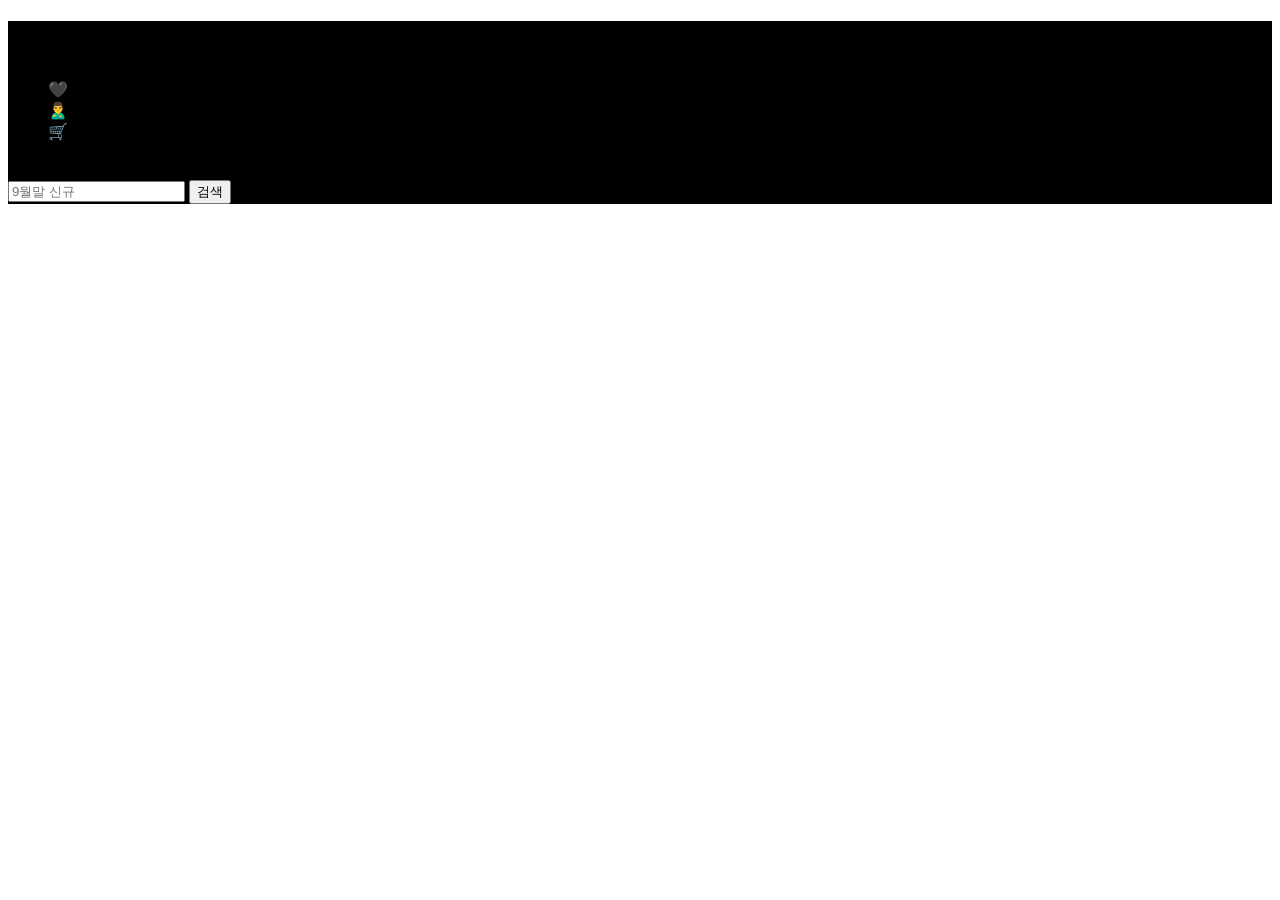
==== index.html @ d388a7fe "Add files via upload" ====
<!DOCTYPE html>
<html lang="en">
<head>
    <meta charset="UTF-8">
    <meta name="viewport" content="width=device-width, initial-scale=1.0">
    <title>Document</title>
    <style>
        header{
            background-color: black;
            li-color: ;
        }
        
    </style>
</head>
<body>
    <header>
        <h1>OOTD</h1>
        <nav>
            <ul>
                <li>🖤좋아요</li>
                <li>🙎‍♂️마이</li>
                <li>🛒장바구니</li>
                <li>로그인/회원가입</li>
            </ul>
        </nav>
        <input type="text" placeholder="9월말 신규">
        <input type="submit" value="검색">
    </header>
</body>
</html>
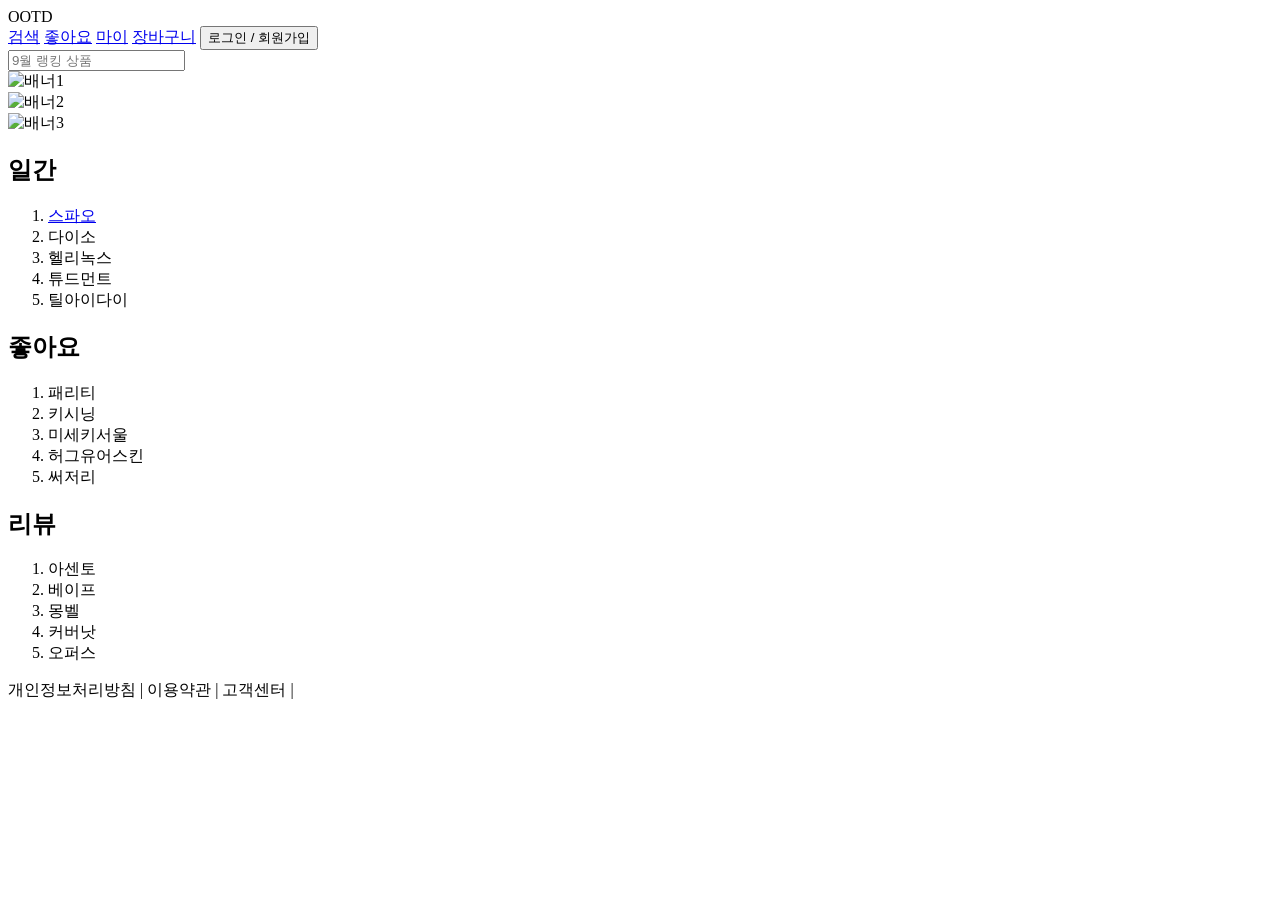
==== commit 620a4275: "Update index.html" ====
--- a/index.html
+++ b/index.html
@@ -4,27 +4,113 @@
     <meta charset="UTF-8">
     <meta name="viewport" content="width=device-width, initial-scale=1.0">
     <title>Document</title>
-    <style>
-        header{
-            background-color: black;
-            li-color: ;
-        }
-        
-    </style>
+    <link rel="stylesheet" href="style.css">
+    
 </head>
 <body>
+     <div class="container">
+    
     <header>
-        <h1>OOTD</h1>
-        <nav>
-            <ul>
-                <li>🖤좋아요</li>
-                <li>🙎‍♂️마이</li>
-                <li>🛒장바구니</li>
-                <li>로그인/회원가입</li>
-            </ul>
-        </nav>
-        <input type="text" placeholder="9월말 신규">
-        <input type="submit" value="검색">
+      <div class="logo">
+        OOTD
+      </div>
+      <nav>
+        <a href="#">검색</a>
+        <a href="#">좋아요</a>
+        <a href="#">마이</a>
+        <a href="#">장바구니</a>
+        <button>로그인 / 회원가입</button>
+      </nav>
     </header>
+
+
+    <div class="search-area">
+      <input
+        type="text"
+        placeholder="9월 랭킹 상품"
+      >
+    </div>
+
+
+
+    <section class="banner">
+
+      <div class="banner-item">
+        <img src="banner1.png" alt="배너1">      
+      </div>
+
+
+      <div class="banner-item">
+        <img src="banner2.png" alt="배너2">     
+      </div>
+
+
+      <div class="banner-item">
+        <img src="banner3.png" alt="배너3">
+
+       
+      </div>
+
+    </section>
+
+
+    <!-- 랭킹 -->
+    <main class="ranking-section">
+
+      <div class="ranking-box">
+        <h2>일간</h2>
+
+        <ol>
+          <li><a href="ootd_menu.html">스파오</a></li>
+          <li>다이소</li>
+          <li>헬리녹스</li>
+          <li>튜드먼트</li>
+          <li>틸아이다이</li>
+        </ol>
+      </div>
+
+
+      <div class="ranking-box">
+        <h2>좋아요</h2>
+
+        <ol>
+          <li>패리티</li>
+          <li>키시닝</li>
+          <li>미세키서울</li>
+          <li>허그유어스킨</li>
+          <li>써저리</li>
+        </ol>
+      </div>
+
+
+      <div class="ranking-box">
+        <h2>리뷰</h2>
+
+        <ol>
+          <li>아센토</li>
+          <li>베이프</li>
+          <li>몽벨</li>
+          <li>커버낫</li>
+          <li>오퍼스</li>
+          
+        </ol>
+      </div>
+
+    </main>
+
+
+    <!-- 푸터 -->
+    <footer>
+
+      <p>
+        개인정보처리방침 | 이용약관 | 고객센터 |
+      </p>
+
+       
+      </div>
+
+    </footer>
+
+  </div>
 </body>
-</html>+</html>
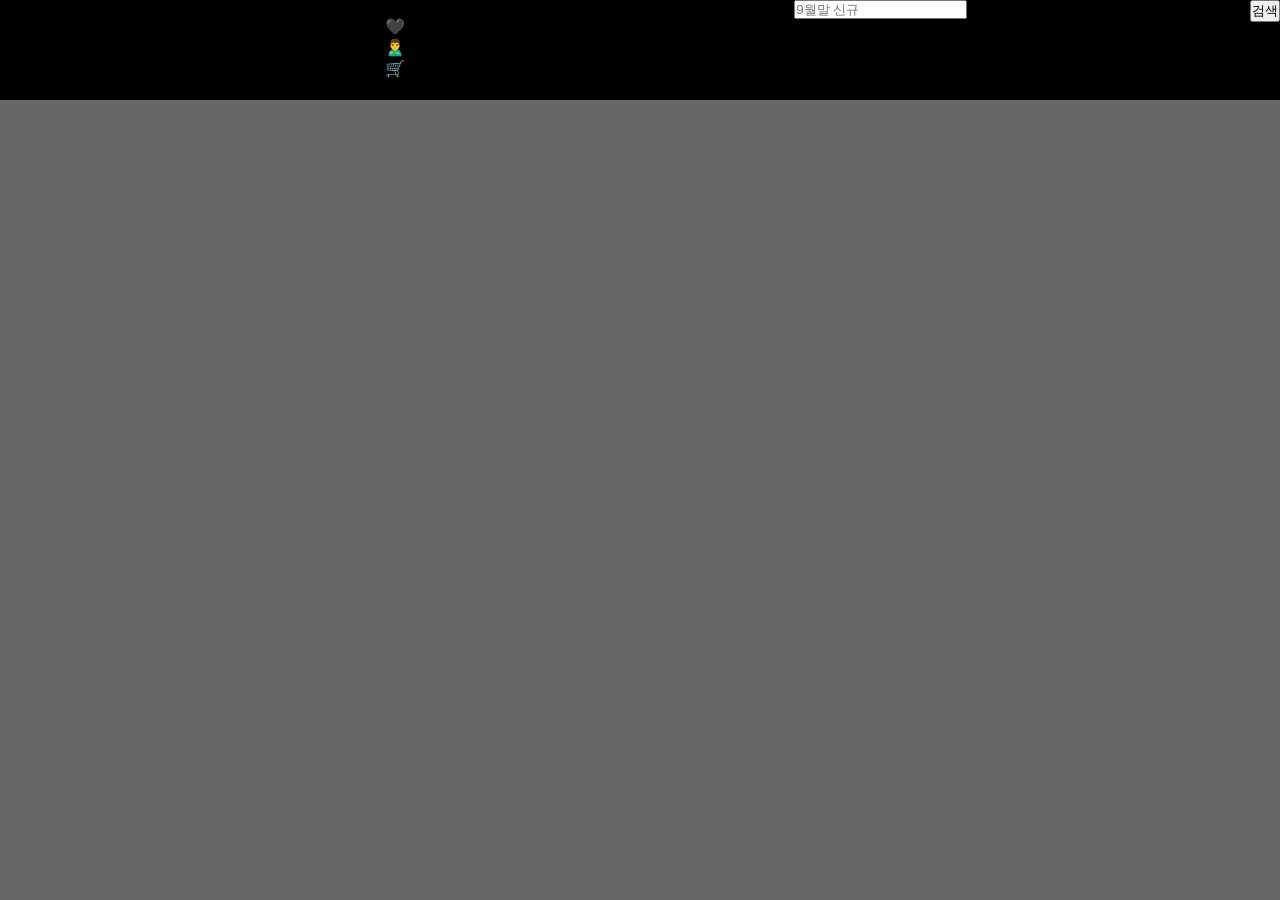
==== commit 5302b730: "Update index.html" ====
--- a/index.html
+++ b/index.html
@@ -5,112 +5,20 @@
     <meta name="viewport" content="width=device-width, initial-scale=1.0">
     <title>Document</title>
     <link rel="stylesheet" href="style.css">
-    
 </head>
 <body>
-     <div class="container">
-    
     <header>
-      <div class="logo">
-        OOTD
-      </div>
-      <nav>
-        <a href="#">검색</a>
-        <a href="#">좋아요</a>
-        <a href="#">마이</a>
-        <a href="#">장바구니</a>
-        <button>로그인 / 회원가입</button>
-      </nav>
+        <h1>OOTD</h1>
+        <nav>
+            <ul>
+                <li>🖤좋아요</li>
+                <li>🙎‍♂️마이</li>
+                <li>🛒장바구니</li>
+                <li>로그인/회원가입</li>
+            </ul>
+        </nav>
+        <input type="text" placeholder="9월말 신규">
+        <input type="submit" value="검색">
     </header>
-
-
-    <div class="search-area">
-      <input
-        type="text"
-        placeholder="9월 랭킹 상품"
-      >
-    </div>
-
-
-
-    <section class="banner">
-
-      <div class="banner-item">
-        <img src="banner1.png" alt="배너1">      
-      </div>
-
-
-      <div class="banner-item">
-        <img src="banner2.png" alt="배너2">     
-      </div>
-
-
-      <div class="banner-item">
-        <img src="banner3.png" alt="배너3">
-
-       
-      </div>
-
-    </section>
-
-
-    <!-- 랭킹 -->
-    <main class="ranking-section">
-
-      <div class="ranking-box">
-        <h2>일간</h2>
-
-        <ol>
-          <li><a href="ootd_menu.html">스파오</a></li>
-          <li>다이소</li>
-          <li>헬리녹스</li>
-          <li>튜드먼트</li>
-          <li>틸아이다이</li>
-        </ol>
-      </div>
-
-
-      <div class="ranking-box">
-        <h2>좋아요</h2>
-
-        <ol>
-          <li>패리티</li>
-          <li>키시닝</li>
-          <li>미세키서울</li>
-          <li>허그유어스킨</li>
-          <li>써저리</li>
-        </ol>
-      </div>
-
-
-      <div class="ranking-box">
-        <h2>리뷰</h2>
-
-        <ol>
-          <li>아센토</li>
-          <li>베이프</li>
-          <li>몽벨</li>
-          <li>커버낫</li>
-          <li>오퍼스</li>
-          
-        </ol>
-      </div>
-
-    </main>
-
-
-    <!-- 푸터 -->
-    <footer>
-
-      <p>
-        개인정보처리방침 | 이용약관 | 고객센터 |
-      </p>
-
-       
-      </div>
-
-    </footer>
-
-  </div>
 </body>
 </html>
--- a/style.css
+++ b/style.css
@@ -0,0 +1,160 @@
+* {
+  margin: 0;
+  padding: 0;
+  box-sizing: border-box;
+}
+
+body {
+  background: #666;
+  font-family: Arial, sans-serif;
+}
+
+.container {
+  background: white;
+  border: 1px solid black;
+}
+
+header {
+  height: 100px;
+  background: black;
+  display: flex;
+  justify-content: space-between;
+  align-items: flex-start;
+}
+
+.logo {
+  width: 525px;
+  height: 102px;
+  background: black;
+
+  color: white;
+  font-size: 36px;
+
+  display: flex;
+  align-items: center;
+
+  padding-left: 30px;
+}
+
+
+
+
+nav {
+  padding: 17px 10px;
+}
+
+nav a {
+  color: #aaa;
+  text-decoration: none;
+  font-size: 13px;
+  margin-right: 8px;
+}
+
+nav a:hover {
+  color: white;
+}
+
+nav button {
+  background: black;
+  color: white;
+
+  border: 1px solid black;
+  padding: 4px 7px;
+}
+
+
+
+.search-area {
+  background: #1d1e21;
+  padding: 5px;
+}
+
+.search-area input {
+  width: 100%;
+  height: 28px;
+
+  border-radius: 3px;
+  border: 1px solid #aaa;
+
+  padding: 0 10px;
+}
+
+
+
+
+.banner {
+  height: 247px;
+  display: flex;
+}
+
+.banner-item {
+  position: relative;
+  width: 35%;
+  overflow: hidden;
+}
+
+.banner-item img {
+  width: 100%;
+  height: 100%;
+  object-fit: cover;
+}
+
+
+
+
+
+.ranking-section {
+  min-height: 315px;
+
+  display: flex;
+  justify-content: space-around;
+
+  padding-top: 35px;
+}
+
+
+
+
+.ranking-box {
+  width: 30%;
+  text-align: center;
+}
+
+.ranking-box h2 {
+  
+  font-size: 30px;
+  font-weight: normal;
+
+  margin-bottom: 20px;
+}
+
+
+/* 순위 */
+
+.ranking-box ol {
+  display: inline-block;
+  text-align: left;
+
+  font-size: 18px;
+
+  line-height: 1.35;
+}
+
+
+/* footer */
+
+footer {
+ 
+
+  background: #cfcdcd;
+
+  padding: 12px;
+
+  color: #888;
+  font-size: 10px;
+}
+
+footer p {
+  margin-bottom: 8px;
+}
+
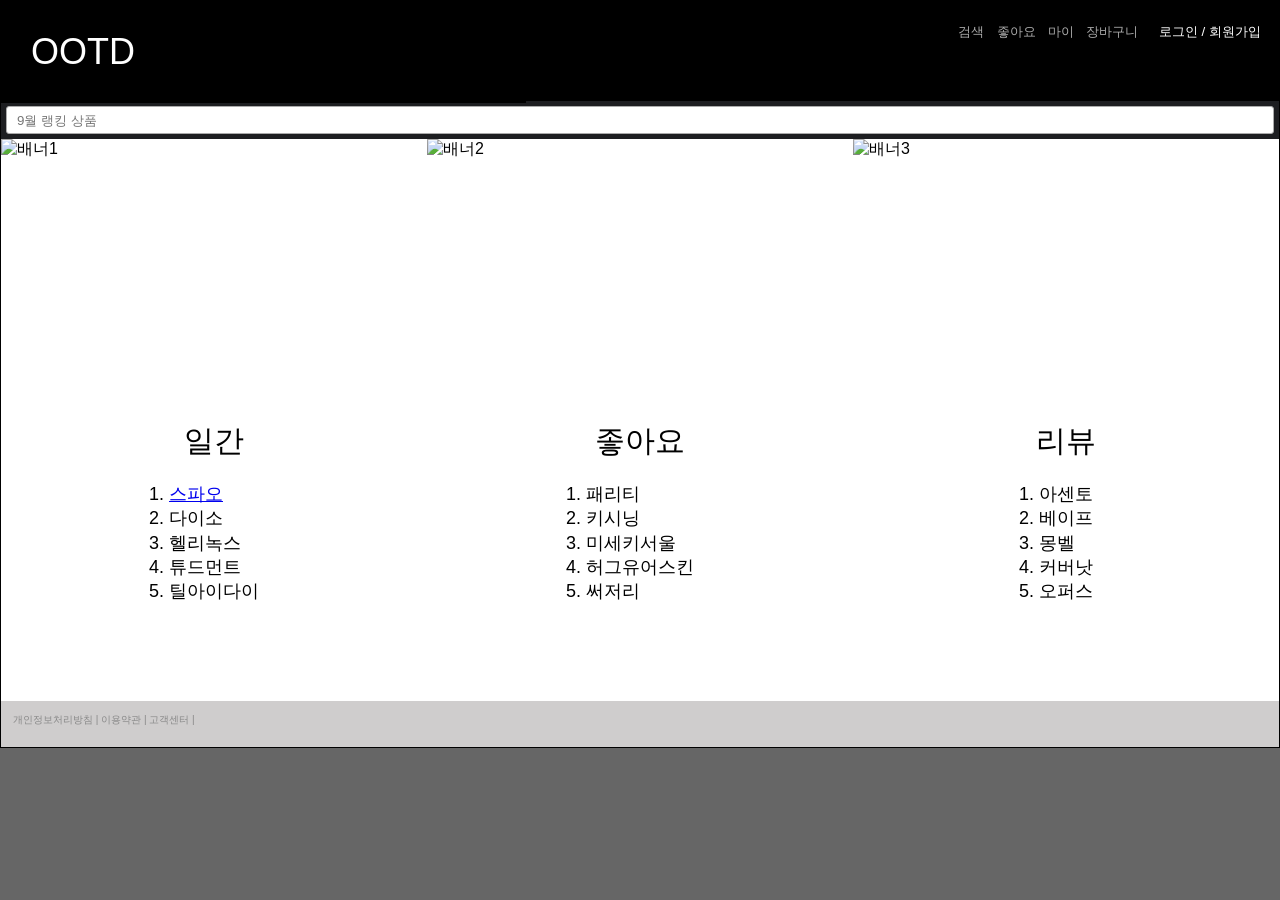
==== commit 316ccd65: "Update index.html" ====
--- a/index.html
+++ b/index.html
@@ -5,20 +5,112 @@
     <meta name="viewport" content="width=device-width, initial-scale=1.0">
     <title>Document</title>
     <link rel="stylesheet" href="style.css">
+    
 </head>
 <body>
+     <div class="container">
+    
     <header>
-        <h1>OOTD</h1>
-        <nav>
-            <ul>
-                <li>🖤좋아요</li>
-                <li>🙎‍♂️마이</li>
-                <li>🛒장바구니</li>
-                <li>로그인/회원가입</li>
-            </ul>
-        </nav>
-        <input type="text" placeholder="9월말 신규">
-        <input type="submit" value="검색">
+      <div class="logo">
+        OOTD
+      </div>
+      <nav>
+        <a href="#">검색</a>
+        <a href="#">좋아요</a>
+        <a href="#">마이</a>
+        <a href="#">장바구니</a>
+        <button>로그인 / 회원가입</button>
+      </nav>
     </header>
+
+
+    <div class="search-area">
+      <input
+        type="text"
+        placeholder="9월 랭킹 상품"
+      >
+    </div>
+
+
+
+    <section class="banner">
+
+      <div class="banner-item">
+        <img src="banner1.png" alt="배너1">      
+      </div>
+
+
+      <div class="banner-item">
+        <img src="banner2.png" alt="배너2">     
+      </div>
+
+
+      <div class="banner-item">
+        <img src="banner3.png" alt="배너3">
+
+       
+      </div>
+
+    </section>
+
+
+    <!-- 랭킹 -->
+    <main class="ranking-section">
+
+      <div class="ranking-box">
+        <h2>일간</h2>
+
+        <ol>
+          <li><a href="ootd_menu.html">스파오</a></li>
+          <li>다이소</li>
+          <li>헬리녹스</li>
+          <li>튜드먼트</li>
+          <li>틸아이다이</li>
+        </ol>
+      </div>
+
+
+      <div class="ranking-box">
+        <h2>좋아요</h2>
+
+        <ol>
+          <li>패리티</li>
+          <li>키시닝</li>
+          <li>미세키서울</li>
+          <li>허그유어스킨</li>
+          <li>써저리</li>
+        </ol>
+      </div>
+
+
+      <div class="ranking-box">
+        <h2>리뷰</h2>
+
+        <ol>
+          <li>아센토</li>
+          <li>베이프</li>
+          <li>몽벨</li>
+          <li>커버낫</li>
+          <li>오퍼스</li>
+          
+        </ol>
+      </div>
+
+    </main>
+
+
+    <!-- 푸터 -->
+    <footer>
+
+      <p>
+        개인정보처리방침 | 이용약관 | 고객센터 |
+      </p>
+
+       
+      </div>
+
+    </footer>
+
+  </div>
 </body>
 </html>
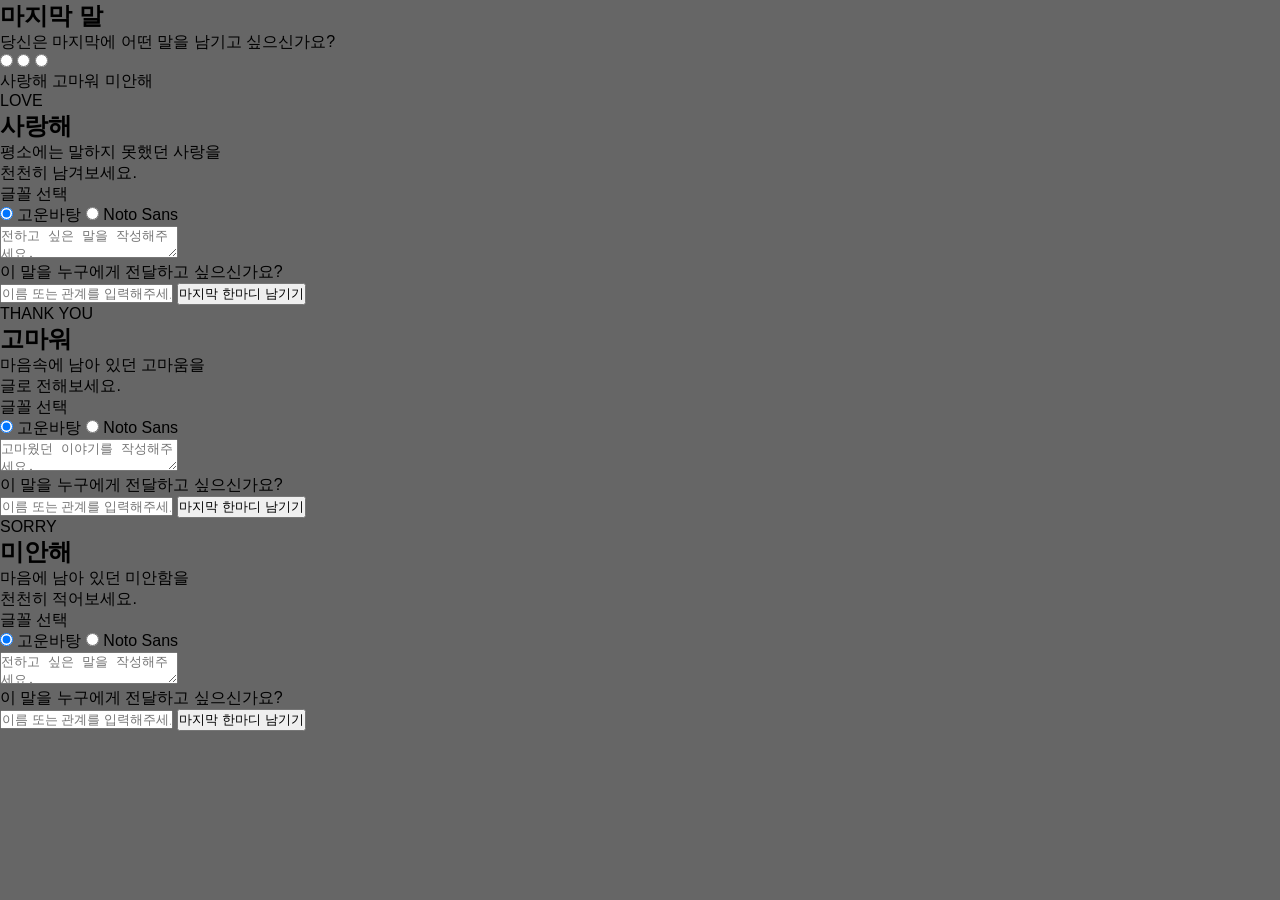
==== commit bb227784: "Update index.html" ====
--- a/index.html
+++ b/index.html
@@ -1,116 +1,384 @@
 <!DOCTYPE html>
-<html lang="en">
+<html lang="ko">
+
 <head>
-    <meta charset="UTF-8">
-    <meta name="viewport" content="width=device-width, initial-scale=1.0">
-    <title>Document</title>
-    <link rel="stylesheet" href="style.css">
-    
+
+  <meta charset="UTF-8">
+
+  <meta
+    name="viewport"
+    content="width=device-width, initial-scale=1.0"
+  >
+
+  <title>마지막 말</title>
+
+  <link
+    href="https://fonts.googleapis.com/css2?family=Gowun+Batang:wght@400;700&display=swap"
+    rel="stylesheet"
+  >
+
+  <link
+    href="https://fonts.googleapis.com/css2?family=Noto+Sans+KR:wght@400;500;600;700&display=swap"
+    rel="stylesheet"
+  >
+
+  <link
+    rel="stylesheet"
+    href="./style.css"
+  >
+
 </head>
+
+
 <body>
-     <div class="container">
-    
-    <header>
-      <div class="logo">
-        OOTD
+
+  <div class="sand-background">
+
+    <div class="dune dune-back"></div>
+    <div class="dune dune-middle"></div>
+    <div class="dune dune-front"></div>
+
+    <div class="sand-flow sand-flow-back"></div>
+    <div class="sand-flow sand-flow-middle"></div>
+    <div class="sand-flow sand-flow-front"></div>
+
+  </div>
+
+
+  <main class="page">
+
+    <section class="hero">
+
+      <h1>
+        마지막 말
+      </h1>
+
+      <p class="hero-description">
+        당신은 마지막에 어떤 말을 남기고 싶으신가요?
+      </p>
+
+
+      <div class="keyword-select">
+
+        <input
+          type="radio"
+          name="keyword"
+          id="keyword-love"
+          class="keyword-radio"
+        >
+
+        <input
+          type="radio"
+          name="keyword"
+          id="keyword-thanks"
+          class="keyword-radio"
+        >
+
+        <input
+          type="radio"
+          name="keyword"
+          id="keyword-sorry"
+          class="keyword-radio"
+        >
+
+
+        <div class="keyword-list">
+
+          <label
+            for="keyword-love"
+            class="keyword-card love"
+          >
+            <span>사랑해</span>
+          </label>
+
+
+          <label
+            for="keyword-thanks"
+            class="keyword-card thanks"
+          >
+            <span>고마워</span>
+          </label>
+
+
+          <label
+            for="keyword-sorry"
+            class="keyword-card sorry"
+          >
+            <span>미안해</span>
+          </label>
+
+        </div>
+
       </div>
-      <nav>
-        <a href="#">검색</a>
-        <a href="#">좋아요</a>
-        <a href="#">마이</a>
-        <a href="#">장바구니</a>
-        <button>로그인 / 회원가입</button>
-      </nav>
-    </header>
-
-
-    <div class="search-area">
-      <input
-        type="text"
-        placeholder="9월 랭킹 상품"
-      >
-    </div>
-
-
-
-    <section class="banner">
-
-      <div class="banner-item">
-        <img src="banner1.png" alt="배너1">      
+
+    </section>
+
+
+    <section class="write-area love-write">
+
+      <div class="write-card">
+
+        <span class="english-label">
+          LOVE
+        </span>
+
+        <h2>
+          사랑해
+        </h2>
+
+        <p class="write-description">
+          평소에는 말하지 못했던 사랑을<br>
+          천천히 남겨보세요.
+        </p>
+
+
+        <div class="font-selector">
+
+          <p class="font-title">
+            글꼴 선택
+          </p>
+
+          <div class="font-options">
+
+            <label class="font-option font-batang">
+
+              <input
+                type="radio"
+                name="love-font"
+                checked
+              >
+
+              <span>
+                고운바탕
+              </span>
+
+            </label>
+
+
+            <label class="font-option font-sans">
+
+              <input
+                type="radio"
+                name="love-font"
+              >
+
+              <span>
+                Noto Sans
+              </span>
+
+            </label>
+
+          </div>
+
+        </div>
+
+
+        <textarea
+          class="message-input"
+          placeholder="전하고 싶은 말을 작성해주세요."
+          maxlength="500"
+        ></textarea>
+
+
+        <div class="recipient-box">
+
+          <p>
+            이 말을 누구에게 전달하고 싶으신가요?
+          </p>
+
+          <input
+            type="text"
+            placeholder="이름 또는 관계를 입력해주세요."
+          >
+
+          <button type="button">
+            마지막 한마디 남기기
+          </button>
+
+        </div>
+
       </div>
 
-
-      <div class="banner-item">
-        <img src="banner2.png" alt="배너2">     
+    </section>
+
+
+    <section class="write-area thanks-write">
+
+      <div class="write-card">
+
+        <span class="english-label">
+          THANK YOU
+        </span>
+
+        <h2>
+          고마워
+        </h2>
+
+        <p class="write-description">
+          마음속에 남아 있던 고마움을<br>
+          글로 전해보세요.
+        </p>
+
+
+        <div class="font-selector">
+
+          <p class="font-title">
+            글꼴 선택
+          </p>
+
+          <div class="font-options">
+
+            <label class="font-option font-batang">
+
+              <input
+                type="radio"
+                name="thanks-font"
+                checked
+              >
+
+              <span>
+                고운바탕
+              </span>
+
+            </label>
+
+
+            <label class="font-option font-sans">
+
+              <input
+                type="radio"
+                name="thanks-font"
+              >
+
+              <span>
+                Noto Sans
+              </span>
+
+            </label>
+
+          </div>
+
+        </div>
+
+
+        <textarea
+          class="message-input"
+          placeholder="고마웠던 이야기를 작성해주세요."
+          maxlength="500"
+        ></textarea>
+
+
+        <div class="recipient-box">
+
+          <p>
+            이 말을 누구에게 전달하고 싶으신가요?
+          </p>
+
+          <input
+            type="text"
+            placeholder="이름 또는 관계를 입력해주세요."
+          >
+
+          <button type="button">
+            마지막 한마디 남기기
+          </button>
+
+        </div>
+
       </div>
 
-
-      <div class="banner-item">
-        <img src="banner3.png" alt="배너3">
-
-       
+    </section>
+
+
+    <section class="write-area sorry-write">
+
+      <div class="write-card">
+
+        <span class="english-label">
+          SORRY
+        </span>
+
+        <h2>
+          미안해
+        </h2>
+
+        <p class="write-description">
+          마음에 남아 있던 미안함을<br>
+          천천히 적어보세요.
+        </p>
+
+
+        <div class="font-selector">
+
+          <p class="font-title">
+            글꼴 선택
+          </p>
+
+          <div class="font-options">
+
+            <label class="font-option font-batang">
+
+              <input
+                type="radio"
+                name="sorry-font"
+                checked
+              >
+
+              <span>
+                고운바탕
+              </span>
+
+            </label>
+
+
+            <label class="font-option font-sans">
+
+              <input
+                type="radio"
+                name="sorry-font"
+              >
+
+              <span>
+                Noto Sans
+              </span>
+
+            </label>
+
+          </div>
+
+        </div>
+
+
+        <textarea
+          class="message-input"
+          placeholder="전하고 싶은 말을 작성해주세요."
+          maxlength="500"
+        ></textarea>
+
+
+        <div class="recipient-box">
+
+          <p>
+            이 말을 누구에게 전달하고 싶으신가요?
+          </p>
+
+          <input
+            type="text"
+            placeholder="이름 또는 관계를 입력해주세요."
+          >
+
+          <button type="button">
+            마지막 한마디 남기기
+          </button>
+
+        </div>
+
       </div>
 
     </section>
 
-
-    <!-- 랭킹 -->
-    <main class="ranking-section">
-
-      <div class="ranking-box">
-        <h2>일간</h2>
-
-        <ol>
-          <li><a href="ootd_menu.html">스파오</a></li>
-          <li>다이소</li>
-          <li>헬리녹스</li>
-          <li>튜드먼트</li>
-          <li>틸아이다이</li>
-        </ol>
-      </div>
-
-
-      <div class="ranking-box">
-        <h2>좋아요</h2>
-
-        <ol>
-          <li>패리티</li>
-          <li>키시닝</li>
-          <li>미세키서울</li>
-          <li>허그유어스킨</li>
-          <li>써저리</li>
-        </ol>
-      </div>
-
-
-      <div class="ranking-box">
-        <h2>리뷰</h2>
-
-        <ol>
-          <li>아센토</li>
-          <li>베이프</li>
-          <li>몽벨</li>
-          <li>커버낫</li>
-          <li>오퍼스</li>
-          
-        </ol>
-      </div>
-
-    </main>
-
-
-    <!-- 푸터 -->
-    <footer>
-
-      <p>
-        개인정보처리방침 | 이용약관 | 고객센터 |
-      </p>
-
-       
-      </div>
-
-    </footer>
-
-  </div>
+  </main>
+
 </body>
+
 </html>
--- a/style.css
+++ b/style.css
@@ -134,12 +134,16 @@
 .ranking-box ol {
   display: inline-block;
   text-align: left;
-
+ 
   font-size: 18px;
 
   line-height: 1.35;
 }
-
+.ranking-box ol a {
+ text-decoration: none;
+ color: black;
+}
+ 
 
 /* footer */
 
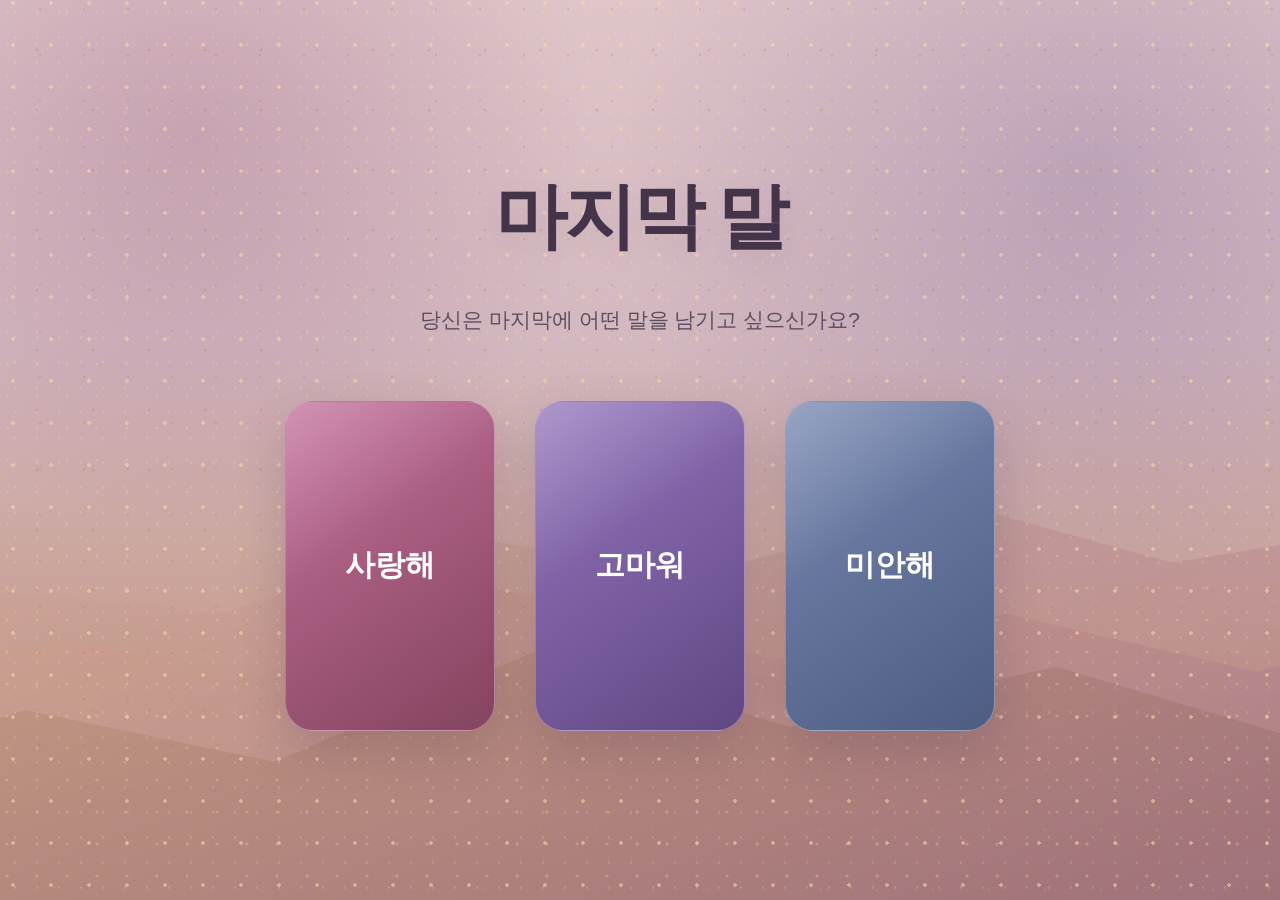
==== commit 5756541e: "Add files via upload" ====
--- a/index.html
+++ b/index.html
@@ -24,7 +24,7 @@
 
   <link
     rel="stylesheet"
-    href="./style.css"
+    href="css/style.css"
   >
 
 </head>
@@ -381,4 +381,4 @@
 
 </body>
 
-</html>
+</html>
--- a/css/style.css
+++ b/css/style.css
@@ -0,0 +1,1321 @@
+@charset "UTF-8";
+
+
+/* =========================================
+   RESET
+========================================= */
+
+* {
+  margin: 0;
+  padding: 0;
+  box-sizing: border-box;
+}
+
+
+html {
+  scroll-behavior: smooth;
+}
+
+
+body {
+  min-width: 320px;
+  min-height: 100vh;
+
+  color: #332b36;
+
+  font-family:
+    "Noto Sans KR",
+    sans-serif;
+
+  background: #dfced6;
+
+  overflow-x: hidden;
+}
+
+
+button,
+input,
+textarea {
+  font: inherit;
+}
+
+
+/* =========================================
+   페이지
+========================================= */
+
+.page {
+  position: relative;
+
+  z-index: 2;
+
+  width: 100%;
+}
+
+
+/* =========================================
+   사막 전체 배경
+========================================= */
+
+.sand-background {
+  position: fixed;
+
+  inset: 0;
+
+  z-index: 0;
+
+  overflow: hidden;
+
+  pointer-events: none;
+
+  background:
+    radial-gradient(
+      circle at 15% 15%,
+      rgba(144, 86, 128, 0.28),
+      transparent 30%
+    ),
+
+    radial-gradient(
+      circle at 85% 20%,
+      rgba(105, 78, 145, 0.25),
+      transparent 36%
+    ),
+
+    linear-gradient(
+      180deg,
+      #dfc5c8 0%,
+      #d3b8bf 38%,
+      #c89f91 72%,
+      #b98978 100%
+    );
+}
+
+
+/* =========================================
+   사막 언덕
+========================================= */
+
+.dune {
+  position: absolute;
+
+  left: -15%;
+
+  width: 130%;
+
+  border-radius: 50% 50% 0 0;
+
+  transform-origin: center bottom;
+
+  filter: blur(1px);
+}
+
+
+/* 뒤쪽 */
+
+.dune-back {
+  bottom: 16%;
+
+  height: 37%;
+
+  opacity: 0.55;
+
+  background:
+    linear-gradient(
+      150deg,
+      rgba(211, 171, 150, 0.9),
+      rgba(170, 120, 137, 0.82)
+    );
+
+  clip-path:
+    polygon(
+      0 68%,
+      12% 51%,
+      25% 57%,
+      39% 34%,
+      54% 45%,
+      69% 24%,
+      82% 42%,
+      100% 27%,
+      100% 100%,
+      0 100%
+    );
+
+  animation:
+    duneBackMove
+    13s
+    ease-in-out
+    infinite alternate;
+}
+
+
+/* 중간 */
+
+.dune-middle {
+  bottom: 3%;
+
+  height: 43%;
+
+  opacity: 0.78;
+
+  background:
+    linear-gradient(
+      155deg,
+      #d4aa92,
+      #aa7886
+    );
+
+  clip-path:
+    polygon(
+      0 55%,
+      15% 40%,
+      27% 49%,
+      41% 26%,
+      58% 45%,
+      72% 33%,
+      87% 48%,
+      100% 34%,
+      100% 100%,
+      0 100%
+    );
+
+  animation:
+    duneMiddleMove
+    9s
+    ease-in-out
+    infinite alternate;
+}
+
+
+/* 앞쪽 */
+
+.dune-front {
+  bottom: -12%;
+
+  height: 48%;
+
+  background:
+    linear-gradient(
+      160deg,
+      #c99c82,
+      #976979
+    );
+
+  clip-path:
+    polygon(
+      0 48%,
+      13% 31%,
+      28% 43%,
+      44% 17%,
+      59% 35%,
+      75% 21%,
+      89% 37%,
+      100% 26%,
+      100% 100%,
+      0 100%
+    );
+
+  animation:
+    duneFrontMove
+    7s
+    ease-in-out
+    infinite alternate;
+}
+
+
+/* =========================================
+   사막 언덕 움직임
+========================================= */
+
+@keyframes duneBackMove {
+
+  from {
+    transform:
+      translateX(-2%)
+      translateY(0)
+      scaleX(1);
+  }
+
+  to {
+    transform:
+      translateX(3%)
+      translateY(1%)
+      scaleX(1.04);
+  }
+
+}
+
+
+@keyframes duneMiddleMove {
+
+  from {
+    transform:
+      translateX(2%);
+  }
+
+  to {
+    transform:
+      translateX(-3%);
+  }
+
+}
+
+
+@keyframes duneFrontMove {
+
+  from {
+    transform:
+      translateX(-2%)
+      scaleX(1);
+  }
+
+  to {
+    transform:
+      translateX(3%)
+      scaleX(1.05);
+  }
+
+}
+
+
+/* =========================================
+   흐르는 모래 공통
+========================================= */
+
+.sand-flow {
+  position: absolute;
+
+  top: -100%;
+  left: -10%;
+
+  width: 120%;
+  height: 220%;
+
+  pointer-events: none;
+
+  background-repeat: repeat;
+
+  will-change: transform;
+}
+
+
+/* 뒤쪽 작은 모래 */
+
+.sand-flow-back {
+  opacity: 0.24;
+
+  background-image:
+    radial-gradient(
+      circle,
+      rgba(255, 230, 198, 0.82) 0 1px,
+      transparent 1.5px
+    );
+
+  background-size:
+    22px 25px;
+
+  animation:
+    sandFlowBack
+    6.5s
+    linear
+    infinite;
+}
+
+
+@keyframes sandFlowBack {
+
+  from {
+    transform:
+      translate3d(-2%, -20%, 0);
+  }
+
+  to {
+    transform:
+      translate3d(4%, 25%, 0);
+  }
+
+}
+
+
+/* 중간 모래 */
+
+.sand-flow-middle {
+  opacity: 0.38;
+
+  background-image:
+
+    radial-gradient(
+      circle,
+      rgba(241, 203, 163, 0.92) 0 1.3px,
+      transparent 1.8px
+    ),
+
+    radial-gradient(
+      circle,
+      rgba(163, 112, 117, 0.58) 0 1px,
+      transparent 1.5px
+    );
+
+  background-size:
+    30px 32px,
+    44px 46px;
+
+  background-position:
+    0 0,
+    14px 12px;
+
+  animation:
+    sandFlowMiddle
+    3.8s
+    linear
+    infinite;
+}
+
+
+@keyframes sandFlowMiddle {
+
+  from {
+    transform:
+      translate3d(3%, -25%, 0);
+  }
+
+  to {
+    transform:
+      translate3d(-4%, 30%, 0);
+  }
+
+}
+
+
+/* 앞쪽 모래 */
+
+.sand-flow-front {
+  opacity: 0.52;
+
+  filter: blur(0.15px);
+
+  background-image:
+
+    radial-gradient(
+      circle,
+      rgba(255, 218, 173, 0.98) 0 1.6px,
+      transparent 2px
+    ),
+
+    radial-gradient(
+      circle,
+      rgba(192, 142, 115, 0.82) 0 1.2px,
+      transparent 1.8px
+    );
+
+  background-size:
+    38px 42px,
+    56px 60px;
+
+  background-position:
+    8px 0,
+    25px 20px;
+
+  animation:
+    sandFlowFront
+    2.2s
+    linear
+    infinite;
+}
+
+
+@keyframes sandFlowFront {
+
+  from {
+    transform:
+      translate3d(-4%, -28%, 0);
+  }
+
+  to {
+    transform:
+      translate3d(5%, 35%, 0);
+  }
+
+}
+
+
+/* =========================================
+   HERO
+========================================= */
+
+.hero {
+  width: 100%;
+  min-height: 100vh;
+
+  display: flex;
+
+  flex-direction: column;
+
+  align-items: center;
+  justify-content: center;
+
+  padding: 70px 20px;
+
+  text-align: center;
+}
+
+
+/* =========================================
+   메인 제목
+========================================= */
+
+.hero h1 {
+  margin-bottom: 36px;
+
+  color: #44344a;
+
+  font-family:
+    "Gowun Batang",
+    serif;
+
+  font-size:
+    clamp(48px, 6vw, 72px);
+
+  font-weight: 700;
+
+  letter-spacing: -3px;
+
+  text-shadow:
+    0 8px 28px
+    rgba(67, 47, 72, 0.08);
+}
+
+
+/* =========================================
+   소개 문구
+========================================= */
+
+.hero-description {
+  margin-bottom: 62px;
+
+  color: #5d4e60;
+
+  font-size: 21px;
+
+  font-weight: 400;
+
+  line-height: 1.8;
+}
+
+
+/* =========================================
+   키워드 radio 숨김
+========================================= */
+
+.keyword-radio {
+  position: absolute;
+
+  width: 1px;
+  height: 1px;
+
+  opacity: 0;
+
+  pointer-events: none;
+}
+
+
+/* =========================================
+   키워드 목록
+========================================= */
+
+.keyword-list {
+  width: 100%;
+
+  display: flex;
+
+  align-items: center;
+  justify-content: center;
+
+  gap: 40px;
+}
+
+
+/* =========================================
+   키워드 카드
+========================================= */
+
+.keyword-card {
+  position: relative;
+
+  width: 210px;
+  height: 330px;
+
+  display: flex;
+
+  align-items: center;
+  justify-content: center;
+
+  overflow: hidden;
+
+  border:
+    1px solid
+    rgba(255, 255, 255, 0.28);
+
+  border-radius: 28px;
+
+  color: #ffffff;
+
+  cursor: pointer;
+
+  font-family:
+    "Gowun Batang",
+    serif;
+
+  font-size: 30px;
+
+  font-weight: 700;
+
+  box-shadow:
+    0 20px 50px
+    rgba(58, 39, 63, 0.20);
+
+  transition:
+    transform 0.4s ease,
+    box-shadow 0.4s ease,
+    filter 0.4s ease,
+    opacity 0.4s ease;
+}
+
+
+.keyword-card::before {
+  position: absolute;
+
+  content: "";
+
+  inset: 0;
+
+  background:
+    linear-gradient(
+      145deg,
+      rgba(255, 255, 255, 0.24),
+      transparent 40%
+    );
+}
+
+
+.keyword-card span {
+  position: relative;
+
+  z-index: 2;
+}
+
+
+/* 사랑해 */
+
+.keyword-card.love {
+  background:
+    linear-gradient(
+      145deg,
+      #c47099,
+      #84445f
+    );
+}
+
+
+/* 고마워 */
+
+.keyword-card.thanks {
+  background:
+    linear-gradient(
+      145deg,
+      #9576bd,
+      #614783
+    );
+}
+
+
+/* 미안해 */
+
+.keyword-card.sorry {
+  background:
+    linear-gradient(
+      145deg,
+      #7788b1,
+      #4e5c82
+    );
+}
+
+
+.keyword-card:hover {
+  transform:
+    translateY(-12px)
+    scale(1.03);
+
+  filter:
+    brightness(1.06);
+
+  box-shadow:
+    0 30px 65px
+    rgba(58, 39, 63, 0.32);
+}
+
+
+/* =========================================
+   선택된 카드
+========================================= */
+
+body:has(#keyword-love:checked)
+label[for="keyword-love"],
+
+body:has(#keyword-thanks:checked)
+label[for="keyword-thanks"],
+
+body:has(#keyword-sorry:checked)
+label[for="keyword-sorry"] {
+
+  transform:
+    translateY(-12px)
+    scale(1.05);
+
+  outline:
+    4px solid
+    rgba(255, 255, 255, 0.78);
+
+  outline-offset: 6px;
+}
+
+
+/* 선택 후 다른 카드 흐리게 */
+
+body:has(.keyword-radio:checked)
+.keyword-card {
+  opacity: 0.52;
+}
+
+
+body:has(#keyword-love:checked)
+label[for="keyword-love"],
+
+body:has(#keyword-thanks:checked)
+label[for="keyword-thanks"],
+
+body:has(#keyword-sorry:checked)
+label[for="keyword-sorry"] {
+  opacity: 1;
+}
+
+
+/* =========================================
+   작성 영역
+   기본은 숨김
+========================================= */
+
+.write-area {
+  display: none;
+
+  width: 100%;
+  min-height: 100vh;
+
+  align-items: center;
+  justify-content: center;
+
+  padding: 100px 20px;
+}
+
+
+/* 선택된 것만 표시 */
+
+body:has(#keyword-love:checked)
+.love-write {
+  display: flex;
+}
+
+
+body:has(#keyword-thanks:checked)
+.thanks-write {
+  display: flex;
+}
+
+
+body:has(#keyword-sorry:checked)
+.sorry-write {
+  display: flex;
+}
+
+
+/* =========================================
+   작성 영역 배경
+========================================= */
+
+.love-write {
+  background:
+    radial-gradient(
+      circle at 20% 30%,
+      rgba(204, 104, 150, 0.18),
+      transparent 40%
+    );
+}
+
+
+.thanks-write {
+  background:
+    radial-gradient(
+      circle at 80% 30%,
+      rgba(139, 102, 186, 0.20),
+      transparent 40%
+    );
+}
+
+
+.sorry-write {
+  background:
+    radial-gradient(
+      circle at 25% 35%,
+      rgba(95, 116, 166, 0.20),
+      transparent 40%
+    );
+}
+
+
+/* =========================================
+   작성 카드
+========================================= */
+
+.write-card {
+  width: 100%;
+  max-width: 730px;
+
+  padding: 52px;
+
+  border:
+    1px solid
+    rgba(255, 255, 255, 0.58);
+
+  border-radius: 34px;
+
+  background:
+    rgba(255, 255, 255, 0.72);
+
+  backdrop-filter: blur(18px);
+
+  box-shadow:
+    0 30px 90px
+    rgba(51, 35, 57, 0.18);
+
+  text-align: center;
+
+  animation:
+    cardOpen
+    0.7s
+    ease
+    both;
+}
+
+
+@keyframes cardOpen {
+
+  from {
+    opacity: 0;
+
+    transform:
+      translateY(65px)
+      scale(0.95);
+
+    filter: blur(8px);
+  }
+
+  to {
+    opacity: 1;
+
+    transform:
+      translateY(0)
+      scale(1);
+
+    filter: blur(0);
+  }
+
+}
+
+
+/* =========================================
+   작성 카드 제목
+========================================= */
+
+.english-label {
+  display: block;
+
+  margin-bottom: 8px;
+
+  color: #8b7b8e;
+
+  font-size: 11px;
+
+  font-weight: 700;
+
+  letter-spacing: 5px;
+}
+
+
+.write-card h2 {
+  margin-bottom: 18px;
+
+  color: #5d4365;
+
+  font-family:
+    "Gowun Batang",
+    serif;
+
+  font-size: 48px;
+}
+
+
+.write-description {
+  margin-bottom: 30px;
+
+  color: #746976;
+
+  line-height: 1.8;
+}
+
+
+/* =========================================
+   폰트 선택
+========================================= */
+
+.font-selector {
+  margin-bottom: 25px;
+}
+
+
+.font-title {
+  margin-bottom: 11px;
+
+  color: #8a7d8c;
+
+  font-size: 13px;
+}
+
+
+.font-options {
+  display: flex;
+
+  justify-content: center;
+
+  gap: 10px;
+}
+
+
+.font-option {
+  position: relative;
+
+  cursor: pointer;
+}
+
+
+.font-option input {
+  position: absolute;
+
+  width: 1px;
+  height: 1px;
+
+  opacity: 0;
+}
+
+
+.font-option span {
+  min-width: 120px;
+  height: 42px;
+
+  display: flex;
+
+  align-items: center;
+  justify-content: center;
+
+  border:
+    1px solid
+    rgba(74, 56, 80, 0.18);
+
+  border-radius: 50px;
+
+  background:
+    rgba(255, 255, 255, 0.55);
+
+  color: #67596a;
+
+  font-size: 13px;
+
+  transition: 0.25s;
+}
+
+
+.font-option input:checked + span {
+  background: #685071;
+
+  border-color: #685071;
+
+  color: #ffffff;
+}
+
+
+.font-batang span {
+  font-family:
+    "Gowun Batang",
+    serif;
+}
+
+
+.font-sans span {
+  font-family:
+    "Noto Sans KR",
+    sans-serif;
+}
+
+
+/* =========================================
+   textarea
+========================================= */
+
+.message-input {
+  width: 100%;
+  min-height: 260px;
+
+  padding: 24px;
+
+  resize: vertical;
+
+  border:
+    1px solid
+    rgba(68, 51, 73, 0.14);
+
+  border-radius: 18px;
+
+  outline: none;
+
+  background:
+    rgba(255, 255, 255, 0.78);
+
+  color: #342c37;
+
+  font-family:
+    "Gowun Batang",
+    serif;
+
+  font-size: 17px;
+
+  line-height: 1.9;
+
+  transition: 0.3s;
+}
+
+
+.message-input::placeholder {
+  color: #aaa1aa;
+}
+
+
+.message-input:focus {
+  border-color:
+    rgba(97, 70, 108, 0.58);
+
+  background: #ffffff;
+
+  box-shadow:
+    0 0 0 5px
+    rgba(97, 70, 108, 0.08);
+}
+
+
+/* 선택 폰트 적용 */
+
+.write-card:has(
+  .font-batang input:checked
+)
+.message-input {
+  font-family:
+    "Gowun Batang",
+    serif;
+}
+
+
+.write-card:has(
+  .font-sans input:checked
+)
+.message-input {
+  font-family:
+    "Noto Sans KR",
+    sans-serif;
+}
+
+
+/* =========================================
+   전달 대상
+   처음에는 숨김
+========================================= */
+
+.recipient-box {
+  max-height: 0;
+
+  margin-top: 0;
+
+  overflow: hidden;
+
+  opacity: 0;
+
+  visibility: hidden;
+
+  transform:
+    translateY(45px);
+
+  transition:
+    max-height 0.7s ease,
+    margin-top 0.7s ease,
+    opacity 0.6s ease,
+    transform 0.6s ease,
+    visibility 0.6s;
+}
+
+
+/* textarea 작성 후 등장 */
+
+.write-area:has(
+  .message-input:not(:placeholder-shown)
+)
+.recipient-box {
+  max-height: 420px;
+
+  margin-top: 48px;
+
+  opacity: 1;
+
+  visibility: visible;
+
+  transform:
+    translateY(0);
+}
+
+
+/* =========================================
+   전달 질문
+========================================= */
+
+.recipient-box p {
+  margin-bottom: 22px;
+
+  color: #514355;
+
+  font-family:
+    "Gowun Batang",
+    serif;
+
+  font-size: 23px;
+
+  font-weight: 700;
+}
+
+
+/* =========================================
+   전달 대상 input
+========================================= */
+
+.recipient-box input {
+  width: 100%;
+  max-width: 480px;
+
+  height: 58px;
+
+  padding: 0 20px;
+
+  border:
+    1px solid
+    rgba(68, 51, 73, 0.16);
+
+  border-radius: 14px;
+
+  outline: none;
+
+  background:
+    rgba(255, 255, 255, 0.78);
+
+  font-size: 15px;
+}
+
+
+.recipient-box input:focus {
+  border-color: #735980;
+
+  box-shadow:
+    0 0 0 4px
+    rgba(115, 89, 128, 0.09);
+}
+
+
+/* =========================================
+   완료 버튼
+========================================= */
+
+.recipient-box button {
+  display: block;
+
+  min-width: 230px;
+
+  margin:
+    28px auto 0;
+
+  padding:
+    16px 32px;
+
+  border: 0;
+
+  border-radius: 50px;
+
+  background:
+    linear-gradient(
+      135deg,
+      #745584,
+      #513a5d
+    );
+
+  color: #ffffff;
+
+  cursor: pointer;
+
+  font-weight: 600;
+
+  box-shadow:
+    0 15px 38px
+    rgba(70, 48, 80, 0.24);
+
+  transition: 0.3s;
+}
+
+
+.recipient-box button:hover {
+  transform:
+    translateY(-3px);
+
+  box-shadow:
+    0 21px 45px
+    rgba(70, 48, 80, 0.31);
+}
+
+
+/* =========================================
+   태블릿
+========================================= */
+
+@media (max-width: 900px) {
+
+  .keyword-list {
+    gap: 24px;
+  }
+
+
+  .keyword-card {
+    width: 190px;
+    height: 300px;
+  }
+
+}
+
+
+/* =========================================
+   모바일
+========================================= */
+
+@media (max-width: 700px) {
+
+  .hero {
+    padding:
+      80px 18px;
+  }
+
+
+  .hero-description {
+    margin-bottom: 45px;
+
+    font-size: 17px;
+  }
+
+
+  .keyword-list {
+    flex-direction: column;
+
+    gap: 18px;
+  }
+
+
+  .keyword-card {
+    width:
+      min(90%, 380px);
+
+    height: 175px;
+
+    font-size: 27px;
+  }
+
+
+  .write-area {
+    padding:
+      80px 16px;
+  }
+
+
+  .write-card {
+    padding:
+      34px 22px;
+  }
+
+
+  .write-card h2 {
+    font-size: 38px;
+  }
+
+
+  .font-options {
+    flex-wrap: wrap;
+  }
+
+
+  .message-input {
+    min-height: 220px;
+  }
+
+
+  .recipient-box p {
+    font-size: 20px;
+  }
+
+}
+
+
+/* =========================================
+   작은 모바일
+========================================= */
+
+@media (max-width: 400px) {
+
+  .keyword-card {
+    width: 100%;
+
+    height: 160px;
+  }
+
+
+  .font-options {
+    flex-direction: column;
+
+    align-items: center;
+  }
+
+}
+
+
+/* =========================================
+   애니메이션 최소화 설정
+========================================= */
+
+@media (prefers-reduced-motion: reduce) {
+
+  *,
+  *::before,
+  *::after {
+    animation: none !important;
+
+    transition: none !important;
+  }
+
+}
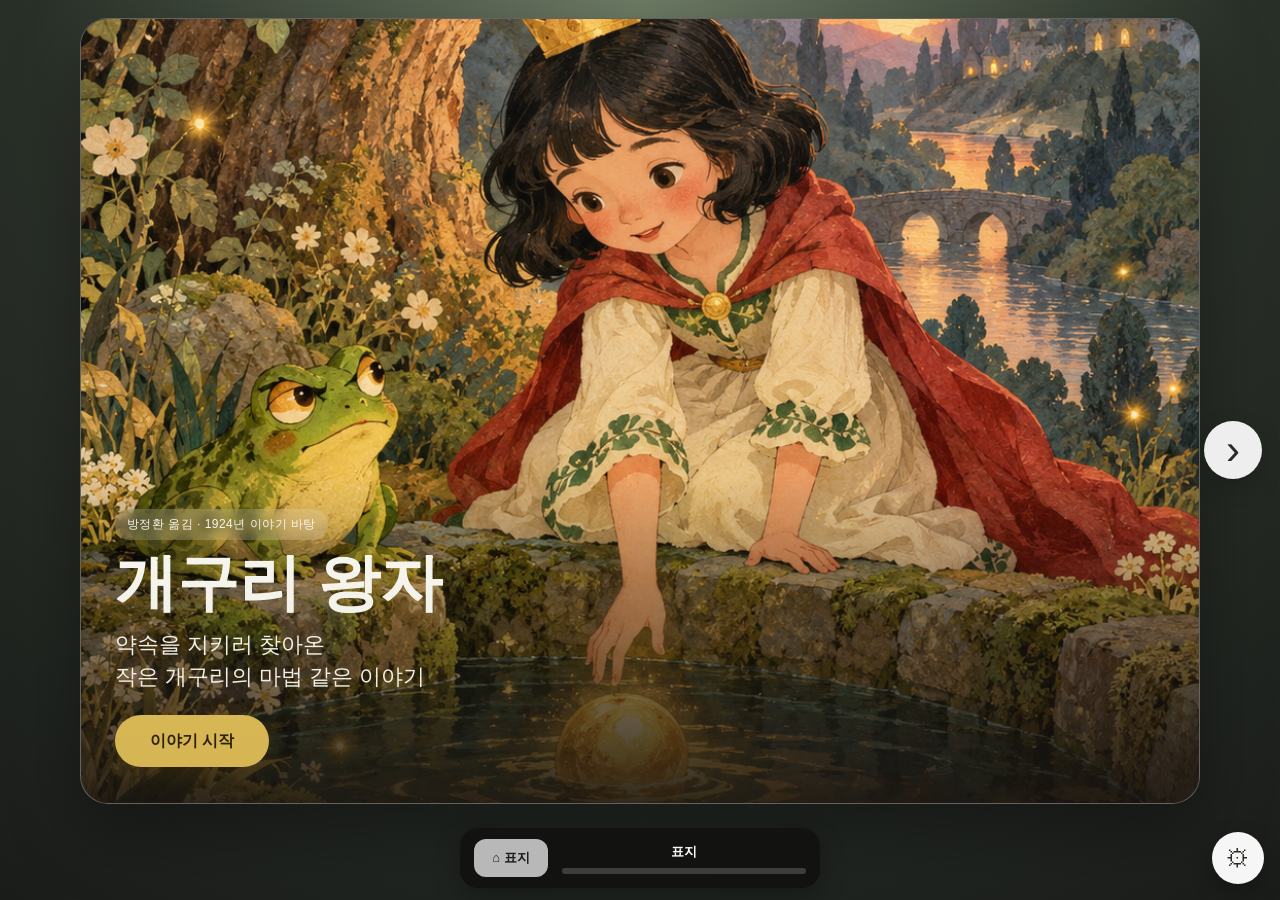
==== commit 62f29aa0: "Add files via upload" ====
--- a/index.html
+++ b/index.html
@@ -1,384 +1,255 @@
-<!DOCTYPE html>
-<html lang="ko">
-
-<head>
-
-  <meta charset="UTF-8">
-
-  <meta
-    name="viewport"
-    content="width=device-width, initial-scale=1.0"
-  >
-
-  <title>마지막 말</title>
-
-  <link
-    href="https://fonts.googleapis.com/css2?family=Gowun+Batang:wght@400;700&display=swap"
-    rel="stylesheet"
-  >
-
-  <link
-    href="https://fonts.googleapis.com/css2?family=Noto+Sans+KR:wght@400;500;600;700&display=swap"
-    rel="stylesheet"
-  >
-
-  <link
-    rel="stylesheet"
-    href="css/style.css"
-  >
-
-</head>
-
-
-<body>
-
-  <div class="sand-background">
-
-    <div class="dune dune-back"></div>
-    <div class="dune dune-middle"></div>
-    <div class="dune dune-front"></div>
-
-    <div class="sand-flow sand-flow-back"></div>
-    <div class="sand-flow sand-flow-middle"></div>
-    <div class="sand-flow sand-flow-front"></div>
-
-  </div>
-
-
-  <main class="page">
-
-    <section class="hero">
-
-      <h1>
-        마지막 말
-      </h1>
-
-      <p class="hero-description">
-        당신은 마지막에 어떤 말을 남기고 싶으신가요?
-      </p>
-
-
-      <div class="keyword-select">
-
-        <input
-          type="radio"
-          name="keyword"
-          id="keyword-love"
-          class="keyword-radio"
-        >
-
-        <input
-          type="radio"
-          name="keyword"
-          id="keyword-thanks"
-          class="keyword-radio"
-        >
-
-        <input
-          type="radio"
-          name="keyword"
-          id="keyword-sorry"
-          class="keyword-radio"
-        >
-
-
-        <div class="keyword-list">
-
-          <label
-            for="keyword-love"
-            class="keyword-card love"
-          >
-            <span>사랑해</span>
-          </label>
-
-
-          <label
-            for="keyword-thanks"
-            class="keyword-card thanks"
-          >
-            <span>고마워</span>
-          </label>
-
-
-          <label
-            for="keyword-sorry"
-            class="keyword-card sorry"
-          >
-            <span>미안해</span>
-          </label>
-
-        </div>
-
-      </div>
-
-    </section>
-
-
-    <section class="write-area love-write">
-
-      <div class="write-card">
-
-        <span class="english-label">
-          LOVE
-        </span>
-
-        <h2>
-          사랑해
-        </h2>
-
-        <p class="write-description">
-          평소에는 말하지 못했던 사랑을<br>
-          천천히 남겨보세요.
-        </p>
-
-
-        <div class="font-selector">
-
-          <p class="font-title">
-            글꼴 선택
-          </p>
-
-          <div class="font-options">
-
-            <label class="font-option font-batang">
-
-              <input
-                type="radio"
-                name="love-font"
-                checked
-              >
-
-              <span>
-                고운바탕
-              </span>
-
-            </label>
-
-
-            <label class="font-option font-sans">
-
-              <input
-                type="radio"
-                name="love-font"
-              >
-
-              <span>
-                Noto Sans
-              </span>
-
-            </label>
-
-          </div>
-
-        </div>
-
-
-        <textarea
-          class="message-input"
-          placeholder="전하고 싶은 말을 작성해주세요."
-          maxlength="500"
-        ></textarea>
-
-
-        <div class="recipient-box">
-
-          <p>
-            이 말을 누구에게 전달하고 싶으신가요?
-          </p>
-
-          <input
-            type="text"
-            placeholder="이름 또는 관계를 입력해주세요."
-          >
-
-          <button type="button">
-            마지막 한마디 남기기
-          </button>
-
-        </div>
-
-      </div>
-
-    </section>
-
-
-    <section class="write-area thanks-write">
-
-      <div class="write-card">
-
-        <span class="english-label">
-          THANK YOU
-        </span>
-
-        <h2>
-          고마워
-        </h2>
-
-        <p class="write-description">
-          마음속에 남아 있던 고마움을<br>
-          글로 전해보세요.
-        </p>
-
-
-        <div class="font-selector">
-
-          <p class="font-title">
-            글꼴 선택
-          </p>
-
-          <div class="font-options">
-
-            <label class="font-option font-batang">
-
-              <input
-                type="radio"
-                name="thanks-font"
-                checked
-              >
-
-              <span>
-                고운바탕
-              </span>
-
-            </label>
-
-
-            <label class="font-option font-sans">
-
-              <input
-                type="radio"
-                name="thanks-font"
-              >
-
-              <span>
-                Noto Sans
-              </span>
-
-            </label>
-
-          </div>
-
-        </div>
-
-
-        <textarea
-          class="message-input"
-          placeholder="고마웠던 이야기를 작성해주세요."
-          maxlength="500"
-        ></textarea>
-
-
-        <div class="recipient-box">
-
-          <p>
-            이 말을 누구에게 전달하고 싶으신가요?
-          </p>
-
-          <input
-            type="text"
-            placeholder="이름 또는 관계를 입력해주세요."
-          >
-
-          <button type="button">
-            마지막 한마디 남기기
-          </button>
-
-        </div>
-
-      </div>
-
-    </section>
-
-
-    <section class="write-area sorry-write">
-
-      <div class="write-card">
-
-        <span class="english-label">
-          SORRY
-        </span>
-
-        <h2>
-          미안해
-        </h2>
-
-        <p class="write-description">
-          마음에 남아 있던 미안함을<br>
-          천천히 적어보세요.
-        </p>
-
-
-        <div class="font-selector">
-
-          <p class="font-title">
-            글꼴 선택
-          </p>
-
-          <div class="font-options">
-
-            <label class="font-option font-batang">
-
-              <input
-                type="radio"
-                name="sorry-font"
-                checked
-              >
-
-              <span>
-                고운바탕
-              </span>
-
-            </label>
-
-
-            <label class="font-option font-sans">
-
-              <input
-                type="radio"
-                name="sorry-font"
-              >
-
-              <span>
-                Noto Sans
-              </span>
-
-            </label>
-
-          </div>
-
-        </div>
-
-
-        <textarea
-          class="message-input"
-          placeholder="전하고 싶은 말을 작성해주세요."
-          maxlength="500"
-        ></textarea>
-
-
-        <div class="recipient-box">
-
-          <p>
-            이 말을 누구에게 전달하고 싶으신가요?
-          </p>
-
-          <input
-            type="text"
-            placeholder="이름 또는 관계를 입력해주세요."
-          >
-
-          <button type="button">
-            마지막 한마디 남기기
-          </button>
-
-        </div>
-
-      </div>
-
-    </section>
-
-  </main>
-
-</body>
-
-</html>+<!DOCTYPE html>
+<html lang="ko">
+<head>
+  <meta charset="UTF-8">
+  <meta name="viewport" content="width=device-width, initial-scale=1.0">
+  <title>개구리 왕자 | 그림동화 전자책</title>
+  <link rel="stylesheet" href="css/style.css">
+</head>
+<body>
+  <!-- controls -->
+  <input type="radio" name="page" id="pg-cover" class="ui-toggle" checked>
+  <input type="radio" name="page" id="pg-1" class="ui-toggle">
+  <input type="radio" name="page" id="pg-2" class="ui-toggle">
+  <input type="radio" name="page" id="pg-3" class="ui-toggle">
+  <input type="radio" name="page" id="pg-4" class="ui-toggle">
+  <input type="radio" name="page" id="pg-5" class="ui-toggle">
+  <input type="radio" name="page" id="pg-6" class="ui-toggle">
+  <input type="radio" name="page" id="pg-7" class="ui-toggle">
+
+  <input type="radio" name="font-size" id="size-sm" class="ui-toggle">
+  <input type="radio" name="font-size" id="size-md" class="ui-toggle" checked>
+  <input type="radio" name="font-size" id="size-lg" class="ui-toggle">
+
+  <input type="checkbox" id="dark-mode" class="ui-toggle">
+  <input type="checkbox" id="settings-open" class="ui-toggle">
+
+  <main class="app">
+    <section class="book-page cover-page page-cover">
+      <div class="sheet cover-sheet">
+        <div class="image-shell cover-shell">
+          <img src="이미지1.png" alt="연못가의 공주와 개구리">
+          <div class="cover-overlay">
+            <p class="eyebrow">방정환 옮김 · 1924년 이야기 바탕</p>
+            <h1>개구리 왕자</h1>
+            <p class="subtitle">약속을 지키러 찾아온<br>작은 개구리의 마법 같은 이야기</p>
+            <label for="pg-1" class="primary-btn">이야기 시작</label>
+          </div>
+        </div>
+      </div>
+    </section>
+
+    <section class="book-page page-1">
+      <div class="sheet story-sheet">
+        <figure class="image-shell story-image">
+          <img src="이미지2.png" alt="황금공이 샘물에 빠지는 장면">
+        </figure>
+        <article class="story-panel">
+          <div class="page-chip">1</div>
+          <h2>황금공이 퐁당!</h2>
+          <p>어느 날, 왕녀는 숲속 샘가에서 반짝이는 황금공을 가지고 놀았어요.</p>
+          <p>그런데 손에서 미끄러진 공이 <strong>퐁당!</strong> 하고 깊은 샘물 속으로 빠져 버렸지요.</p>
+          <p class="effect">“어떡하지?”</p>
+        </article>
+      </div>
+    </section>
+
+    <section class="book-page page-2">
+      <div class="sheet story-sheet">
+        <figure class="image-shell story-image">
+          <img src="이미지3.png" alt="개구리가 왕녀에게 말을 거는 장면">
+        </figure>
+        <article class="story-panel">
+          <div class="page-chip">2</div>
+          <h2>개구리의 제안</h2>
+          <p>그때 초록 개구리 한 마리가 물가로 올라와 말했어요.</p>
+          <p>“내가 황금공을 찾아 줄게요. 대신 저와 친구가 되어 주세요.”</p>
+          <p>왕녀는 공을 되찾고 싶어서 얼른 고개를 끄덕였어요.</p>
+        </article>
+      </div>
+    </section>
+
+    <section class="book-page page-3">
+      <div class="sheet story-sheet">
+        <figure class="image-shell story-image">
+          <img src="이미지4.png" alt="황금공을 들고 달아나는 왕녀">
+        </figure>
+        <article class="story-panel">
+          <div class="page-chip">3</div>
+          <h2>왕녀는 달아났어요</h2>
+          <p>개구리는 약속대로 황금공을 찾아 주었어요.</p>
+          <p>왕녀는 공을 꼭 안고 기뻐하며 궁전으로 달려갔지요.</p>
+          <p class="effect">하지만 개구리와의 약속은 잊고 말았답니다.</p>
+        </article>
+      </div>
+    </section>
+
+    <section class="book-page page-4">
+      <div class="sheet story-sheet">
+        <figure class="image-shell story-image">
+          <img src="이미지5.png" alt="궁전 문 앞까지 찾아온 개구리">
+        </figure>
+        <article class="story-panel">
+          <div class="page-chip">4</div>
+          <h2>똑똑똑!</h2>
+          <p>다음 날 아침, 궁전 문에서 소리가 들렸어요.</p>
+          <p class="effect">“왕녀님, 문을 열어 주세요!”</p>
+          <p>어제 그 개구리가 약속을 지키러 궁전까지 찾아온 거예요.</p>
+        </article>
+      </div>
+    </section>
+
+    <section class="book-page page-5">
+      <div class="sheet story-sheet">
+        <figure class="image-shell story-image">
+          <img src="이미지6.png" alt="왕이 왕녀에게 약속을 지키라고 말하는 장면">
+        </figure>
+        <article class="story-panel">
+          <div class="page-chip">5</div>
+          <h2>약속은 지켜야 해요</h2>
+          <p>왕녀는 개구리를 보자 당황했어요.</p>
+          <p>그러자 왕이 부드럽게 말했지요. “한 약속은 지켜야 한단다.”</p>
+          <p>왕녀는 마지못해 개구리를 안으로 들였어요.</p>
+        </article>
+      </div>
+    </section>
+
+    <section class="book-page page-6">
+      <div class="sheet story-sheet">
+        <figure class="image-shell story-image">
+          <img src="이미지7.png" alt="왕녀가 화가 나서 개구리를 던지는 장면">
+        </figure>
+        <article class="story-panel">
+          <div class="page-chip">6</div>
+          <h2>참지 못한 왕녀</h2>
+          <p>개구리는 계속 왕녀 곁을 떠나지 않았어요.</p>
+          <p>끝내 화가 난 왕녀는 “이제 그만!” 하고 외치며 개구리를 홱 던졌어요.</p>
+          <p class="effect">바로 그 순간, 눈부신 빛이 번쩍였어요.</p>
+        </article>
+      </div>
+    </section>
+
+    <section class="book-page page-7">
+      <div class="sheet story-sheet">
+        <figure class="image-shell story-image">
+          <img src="이미지8.png" alt="개구리가 왕자로 변하는 장면">
+        </figure>
+        <article class="story-panel">
+          <div class="page-chip">7</div>
+          <h2>개구리 왕자의 비밀</h2>
+          <p>빛이 사라지자, 그 자리에 멋진 왕자가 서 있었어요.</p>
+          <p>개구리는 사실 마법에 걸린 왕자였답니다.</p>
+          <p>왕녀는 깜짝 놀랐지만, 곧 환하게 웃었어요.</p>
+          <label for="pg-cover" class="primary-btn restart-btn">처음부터 다시 읽기</label>
+        </article>
+      </div>
+    </section>
+  </main>
+
+  <div class="nav-layer">
+    <!-- cover nav -->
+    <div class="nav cover-nav">
+      <span class="nav-btn ghost"></span>
+      <label for="pg-1" class="nav-btn next" aria-label="다음 페이지">›</label>
+    </div>
+    <!-- page 1 -->
+    <div class="nav nav-1">
+      <label for="pg-cover" class="nav-btn prev" aria-label="표지">‹</label>
+      <label for="pg-2" class="nav-btn next" aria-label="2페이지">›</label>
+    </div>
+    <div class="nav nav-2">
+      <label for="pg-1" class="nav-btn prev" aria-label="1페이지">‹</label>
+      <label for="pg-3" class="nav-btn next" aria-label="3페이지">›</label>
+    </div>
+    <div class="nav nav-3">
+      <label for="pg-2" class="nav-btn prev" aria-label="2페이지">‹</label>
+      <label for="pg-4" class="nav-btn next" aria-label="4페이지">›</label>
+    </div>
+    <div class="nav nav-4">
+      <label for="pg-3" class="nav-btn prev" aria-label="3페이지">‹</label>
+      <label for="pg-5" class="nav-btn next" aria-label="5페이지">›</label>
+    </div>
+    <div class="nav nav-5">
+      <label for="pg-4" class="nav-btn prev" aria-label="4페이지">‹</label>
+      <label for="pg-6" class="nav-btn next" aria-label="6페이지">›</label>
+    </div>
+    <div class="nav nav-6">
+      <label for="pg-5" class="nav-btn prev" aria-label="5페이지">‹</label>
+      <label for="pg-7" class="nav-btn next" aria-label="7페이지">›</label>
+    </div>
+    <div class="nav nav-7">
+      <label for="pg-6" class="nav-btn prev" aria-label="6페이지">‹</label>
+      <span class="nav-btn ghost"></span>
+    </div>
+  </div>
+
+  <div class="bottom-ui">
+    <div class="toolbar page-cover-bar">
+      <label for="pg-cover" class="home-btn current">⌂ 표지</label>
+      <div class="status"><span>표지</span><div class="bar"><i style="width:0%"></i></div></div>
+    </div>
+    <div class="toolbar page-1-bar">
+      <label for="pg-cover" class="home-btn">⌂ 처음</label>
+      <div class="status"><span>1 / 7</span><div class="bar"><i style="width:14.28%"></i></div></div>
+    </div>
+    <div class="toolbar page-2-bar">
+      <label for="pg-cover" class="home-btn">⌂ 처음</label>
+      <div class="status"><span>2 / 7</span><div class="bar"><i style="width:28.56%"></i></div></div>
+    </div>
+    <div class="toolbar page-3-bar">
+      <label for="pg-cover" class="home-btn">⌂ 처음</label>
+      <div class="status"><span>3 / 7</span><div class="bar"><i style="width:42.84%"></i></div></div>
+    </div>
+    <div class="toolbar page-4-bar">
+      <label for="pg-cover" class="home-btn">⌂ 처음</label>
+      <div class="status"><span>4 / 7</span><div class="bar"><i style="width:57.12%"></i></div></div>
+    </div>
+    <div class="toolbar page-5-bar">
+      <label for="pg-cover" class="home-btn">⌂ 처음</label>
+      <div class="status"><span>5 / 7</span><div class="bar"><i style="width:71.40%"></i></div></div>
+    </div>
+    <div class="toolbar page-6-bar">
+      <label for="pg-cover" class="home-btn">⌂ 처음</label>
+      <div class="status"><span>6 / 7</span><div class="bar"><i style="width:85.68%"></i></div></div>
+    </div>
+    <div class="toolbar page-7-bar">
+      <label for="pg-cover" class="home-btn">⌂ 처음</label>
+      <div class="status"><span>7 / 7</span><div class="bar"><i style="width:100%"></i></div></div>
+    </div>
+  </div>
+
+  <label for="settings-open" class="settings-fab" aria-label="설정 열기">⚙</label>
+
+  <div class="settings-overlay">
+    <div class="settings-box">
+      <div class="settings-head">
+        <h3>읽기 설정</h3>
+        <label for="settings-open" class="close-btn">×</label>
+      </div>
+
+      <section class="settings-section">
+        <h4>글자 크기</h4>
+        <div class="options three-col">
+          <label for="size-sm" class="option">작게</label>
+          <label for="size-md" class="option">보통</label>
+          <label for="size-lg" class="option">크게</label>
+        </div>
+      </section>
+
+      <section class="settings-section">
+        <h4>화면 모드</h4>
+        <div class="options one-col">
+          <label for="dark-mode" class="option toggle-option">야간 모드 켜기 / 끄기</label>
+        </div>
+      </section>
+
+      <section class="settings-section preview-box">
+        <h4>미리보기</h4>
+        <p>반짝이는 황금공과 작은 개구리의 약속을 읽어 보아요.</p>
+      </section>
+
+      <label for="settings-open" class="done-btn">완료</label>
+    </div>
+  </div>
+</body>
+</html>
--- a/css/style.css
+++ b/css/style.css
@@ -1,1321 +1,386 @@
-@charset "UTF-8";
-
-
-/* =========================================
-   RESET
-========================================= */
-
-* {
-  margin: 0;
-  padding: 0;
-  box-sizing: border-box;
-}
-
-
-html {
-  scroll-behavior: smooth;
-}
-
-
-body {
-  min-width: 320px;
-  min-height: 100vh;
-
-  color: #332b36;
-
-  font-family:
-    "Noto Sans KR",
-    sans-serif;
-
-  background: #dfced6;
-
-  overflow-x: hidden;
-}
-
-
-button,
-input,
-textarea {
-  font: inherit;
-}
-
-
-/* =========================================
-   페이지
-========================================= */
-
-.page {
-  position: relative;
-
-  z-index: 2;
-
-  width: 100%;
-}
-
-
-/* =========================================
-   사막 전체 배경
-========================================= */
-
-.sand-background {
-  position: fixed;
-
-  inset: 0;
-
-  z-index: 0;
-
-  overflow: hidden;
-
-  pointer-events: none;
-
-  background:
-    radial-gradient(
-      circle at 15% 15%,
-      rgba(144, 86, 128, 0.28),
-      transparent 30%
-    ),
-
-    radial-gradient(
-      circle at 85% 20%,
-      rgba(105, 78, 145, 0.25),
-      transparent 36%
-    ),
-
-    linear-gradient(
-      180deg,
-      #dfc5c8 0%,
-      #d3b8bf 38%,
-      #c89f91 72%,
-      #b98978 100%
-    );
-}
-
-
-/* =========================================
-   사막 언덕
-========================================= */
-
-.dune {
-  position: absolute;
-
-  left: -15%;
-
-  width: 130%;
-
-  border-radius: 50% 50% 0 0;
-
-  transform-origin: center bottom;
-
-  filter: blur(1px);
-}
-
-
-/* 뒤쪽 */
-
-.dune-back {
-  bottom: 16%;
-
-  height: 37%;
-
-  opacity: 0.55;
-
-  background:
-    linear-gradient(
-      150deg,
-      rgba(211, 171, 150, 0.9),
-      rgba(170, 120, 137, 0.82)
-    );
-
-  clip-path:
-    polygon(
-      0 68%,
-      12% 51%,
-      25% 57%,
-      39% 34%,
-      54% 45%,
-      69% 24%,
-      82% 42%,
-      100% 27%,
-      100% 100%,
-      0 100%
-    );
-
-  animation:
-    duneBackMove
-    13s
-    ease-in-out
-    infinite alternate;
-}
-
-
-/* 중간 */
-
-.dune-middle {
-  bottom: 3%;
-
-  height: 43%;
-
-  opacity: 0.78;
-
-  background:
-    linear-gradient(
-      155deg,
-      #d4aa92,
-      #aa7886
-    );
-
-  clip-path:
-    polygon(
-      0 55%,
-      15% 40%,
-      27% 49%,
-      41% 26%,
-      58% 45%,
-      72% 33%,
-      87% 48%,
-      100% 34%,
-      100% 100%,
-      0 100%
-    );
-
-  animation:
-    duneMiddleMove
-    9s
-    ease-in-out
-    infinite alternate;
-}
-
-
-/* 앞쪽 */
-
-.dune-front {
-  bottom: -12%;
-
-  height: 48%;
-
-  background:
-    linear-gradient(
-      160deg,
-      #c99c82,
-      #976979
-    );
-
-  clip-path:
-    polygon(
-      0 48%,
-      13% 31%,
-      28% 43%,
-      44% 17%,
-      59% 35%,
-      75% 21%,
-      89% 37%,
-      100% 26%,
-      100% 100%,
-      0 100%
-    );
-
-  animation:
-    duneFrontMove
-    7s
-    ease-in-out
-    infinite alternate;
-}
-
-
-/* =========================================
-   사막 언덕 움직임
-========================================= */
-
-@keyframes duneBackMove {
-
-  from {
-    transform:
-      translateX(-2%)
-      translateY(0)
-      scaleX(1);
-  }
-
-  to {
-    transform:
-      translateX(3%)
-      translateY(1%)
-      scaleX(1.04);
-  }
-
-}
-
-
-@keyframes duneMiddleMove {
-
-  from {
-    transform:
-      translateX(2%);
-  }
-
-  to {
-    transform:
-      translateX(-3%);
-  }
-
-}
-
-
-@keyframes duneFrontMove {
-
-  from {
-    transform:
-      translateX(-2%)
-      scaleX(1);
-  }
-
-  to {
-    transform:
-      translateX(3%)
-      scaleX(1.05);
-  }
-
-}
-
-
-/* =========================================
-   흐르는 모래 공통
-========================================= */
-
-.sand-flow {
-  position: absolute;
-
-  top: -100%;
-  left: -10%;
-
-  width: 120%;
-  height: 220%;
-
-  pointer-events: none;
-
-  background-repeat: repeat;
-
-  will-change: transform;
-}
-
-
-/* 뒤쪽 작은 모래 */
-
-.sand-flow-back {
-  opacity: 0.24;
-
-  background-image:
-    radial-gradient(
-      circle,
-      rgba(255, 230, 198, 0.82) 0 1px,
-      transparent 1.5px
-    );
-
-  background-size:
-    22px 25px;
-
-  animation:
-    sandFlowBack
-    6.5s
-    linear
-    infinite;
-}
-
-
-@keyframes sandFlowBack {
-
-  from {
-    transform:
-      translate3d(-2%, -20%, 0);
-  }
-
-  to {
-    transform:
-      translate3d(4%, 25%, 0);
-  }
-
-}
-
-
-/* 중간 모래 */
-
-.sand-flow-middle {
-  opacity: 0.38;
-
-  background-image:
-
-    radial-gradient(
-      circle,
-      rgba(241, 203, 163, 0.92) 0 1.3px,
-      transparent 1.8px
-    ),
-
-    radial-gradient(
-      circle,
-      rgba(163, 112, 117, 0.58) 0 1px,
-      transparent 1.5px
-    );
-
-  background-size:
-    30px 32px,
-    44px 46px;
-
-  background-position:
-    0 0,
-    14px 12px;
-
-  animation:
-    sandFlowMiddle
-    3.8s
-    linear
-    infinite;
-}
-
-
-@keyframes sandFlowMiddle {
-
-  from {
-    transform:
-      translate3d(3%, -25%, 0);
-  }
-
-  to {
-    transform:
-      translate3d(-4%, 30%, 0);
-  }
-
-}
-
-
-/* 앞쪽 모래 */
-
-.sand-flow-front {
-  opacity: 0.52;
-
-  filter: blur(0.15px);
-
-  background-image:
-
-    radial-gradient(
-      circle,
-      rgba(255, 218, 173, 0.98) 0 1.6px,
-      transparent 2px
-    ),
-
-    radial-gradient(
-      circle,
-      rgba(192, 142, 115, 0.82) 0 1.2px,
-      transparent 1.8px
-    );
-
-  background-size:
-    38px 42px,
-    56px 60px;
-
-  background-position:
-    8px 0,
-    25px 20px;
-
-  animation:
-    sandFlowFront
-    2.2s
-    linear
-    infinite;
-}
-
-
-@keyframes sandFlowFront {
-
-  from {
-    transform:
-      translate3d(-4%, -28%, 0);
-  }
-
-  to {
-    transform:
-      translate3d(5%, 35%, 0);
-  }
-
-}
-
-
-/* =========================================
-   HERO
-========================================= */
-
-.hero {
-  width: 100%;
-  min-height: 100vh;
-
-  display: flex;
-
-  flex-direction: column;
-
-  align-items: center;
-  justify-content: center;
-
-  padding: 70px 20px;
-
-  text-align: center;
-}
-
-
-/* =========================================
-   메인 제목
-========================================= */
-
-.hero h1 {
-  margin-bottom: 36px;
-
-  color: #44344a;
-
-  font-family:
-    "Gowun Batang",
-    serif;
-
-  font-size:
-    clamp(48px, 6vw, 72px);
-
-  font-weight: 700;
-
-  letter-spacing: -3px;
-
-  text-shadow:
-    0 8px 28px
-    rgba(67, 47, 72, 0.08);
-}
-
-
-/* =========================================
-   소개 문구
-========================================= */
-
-.hero-description {
-  margin-bottom: 62px;
-
-  color: #5d4e60;
-
-  font-size: 21px;
-
-  font-weight: 400;
-
-  line-height: 1.8;
-}
-
-
-/* =========================================
-   키워드 radio 숨김
-========================================= */
-
-.keyword-radio {
-  position: absolute;
-
-  width: 1px;
-  height: 1px;
-
-  opacity: 0;
-
-  pointer-events: none;
-}
-
-
-/* =========================================
-   키워드 목록
-========================================= */
-
-.keyword-list {
-  width: 100%;
-
-  display: flex;
-
-  align-items: center;
-  justify-content: center;
-
-  gap: 40px;
-}
-
-
-/* =========================================
-   키워드 카드
-========================================= */
-
-.keyword-card {
-  position: relative;
-
-  width: 210px;
-  height: 330px;
-
-  display: flex;
-
-  align-items: center;
-  justify-content: center;
-
-  overflow: hidden;
-
-  border:
-    1px solid
-    rgba(255, 255, 255, 0.28);
-
-  border-radius: 28px;
-
-  color: #ffffff;
-
-  cursor: pointer;
-
-  font-family:
-    "Gowun Batang",
-    serif;
-
-  font-size: 30px;
-
-  font-weight: 700;
-
-  box-shadow:
-    0 20px 50px
-    rgba(58, 39, 63, 0.20);
-
-  transition:
-    transform 0.4s ease,
-    box-shadow 0.4s ease,
-    filter 0.4s ease,
-    opacity 0.4s ease;
-}
-
-
-.keyword-card::before {
-  position: absolute;
-
-  content: "";
-
-  inset: 0;
-
-  background:
-    linear-gradient(
-      145deg,
-      rgba(255, 255, 255, 0.24),
-      transparent 40%
-    );
-}
-
-
-.keyword-card span {
-  position: relative;
-
-  z-index: 2;
-}
-
-
-/* 사랑해 */
-
-.keyword-card.love {
-  background:
-    linear-gradient(
-      145deg,
-      #c47099,
-      #84445f
-    );
-}
-
-
-/* 고마워 */
-
-.keyword-card.thanks {
-  background:
-    linear-gradient(
-      145deg,
-      #9576bd,
-      #614783
-    );
-}
-
-
-/* 미안해 */
-
-.keyword-card.sorry {
-  background:
-    linear-gradient(
-      145deg,
-      #7788b1,
-      #4e5c82
-    );
-}
-
-
-.keyword-card:hover {
-  transform:
-    translateY(-12px)
-    scale(1.03);
-
-  filter:
-    brightness(1.06);
-
-  box-shadow:
-    0 30px 65px
-    rgba(58, 39, 63, 0.32);
-}
-
-
-/* =========================================
-   선택된 카드
-========================================= */
-
-body:has(#keyword-love:checked)
-label[for="keyword-love"],
-
-body:has(#keyword-thanks:checked)
-label[for="keyword-thanks"],
-
-body:has(#keyword-sorry:checked)
-label[for="keyword-sorry"] {
-
-  transform:
-    translateY(-12px)
-    scale(1.05);
-
-  outline:
-    4px solid
-    rgba(255, 255, 255, 0.78);
-
-  outline-offset: 6px;
-}
-
-
-/* 선택 후 다른 카드 흐리게 */
-
-body:has(.keyword-radio:checked)
-.keyword-card {
-  opacity: 0.52;
-}
-
-
-body:has(#keyword-love:checked)
-label[for="keyword-love"],
-
-body:has(#keyword-thanks:checked)
-label[for="keyword-thanks"],
-
-body:has(#keyword-sorry:checked)
-label[for="keyword-sorry"] {
-  opacity: 1;
-}
-
-
-/* =========================================
-   작성 영역
-   기본은 숨김
-========================================= */
-
-.write-area {
-  display: none;
-
-  width: 100%;
-  min-height: 100vh;
-
-  align-items: center;
-  justify-content: center;
-
-  padding: 100px 20px;
-}
-
-
-/* 선택된 것만 표시 */
-
-body:has(#keyword-love:checked)
-.love-write {
-  display: flex;
-}
-
-
-body:has(#keyword-thanks:checked)
-.thanks-write {
-  display: flex;
-}
-
-
-body:has(#keyword-sorry:checked)
-.sorry-write {
-  display: flex;
-}
-
-
-/* =========================================
-   작성 영역 배경
-========================================= */
-
-.love-write {
-  background:
-    radial-gradient(
-      circle at 20% 30%,
-      rgba(204, 104, 150, 0.18),
-      transparent 40%
-    );
-}
-
-
-.thanks-write {
-  background:
-    radial-gradient(
-      circle at 80% 30%,
-      rgba(139, 102, 186, 0.20),
-      transparent 40%
-    );
-}
-
-
-.sorry-write {
-  background:
-    radial-gradient(
-      circle at 25% 35%,
-      rgba(95, 116, 166, 0.20),
-      transparent 40%
-    );
-}
-
-
-/* =========================================
-   작성 카드
-========================================= */
-
-.write-card {
-  width: 100%;
-  max-width: 730px;
-
-  padding: 52px;
-
-  border:
-    1px solid
-    rgba(255, 255, 255, 0.58);
-
-  border-radius: 34px;
-
-  background:
-    rgba(255, 255, 255, 0.72);
-
-  backdrop-filter: blur(18px);
-
-  box-shadow:
-    0 30px 90px
-    rgba(51, 35, 57, 0.18);
-
-  text-align: center;
-
-  animation:
-    cardOpen
-    0.7s
-    ease
-    both;
-}
-
-
-@keyframes cardOpen {
-
-  from {
-    opacity: 0;
-
-    transform:
-      translateY(65px)
-      scale(0.95);
-
-    filter: blur(8px);
-  }
-
-  to {
-    opacity: 1;
-
-    transform:
-      translateY(0)
-      scale(1);
-
-    filter: blur(0);
-  }
-
-}
-
-
-/* =========================================
-   작성 카드 제목
-========================================= */
-
-.english-label {
-  display: block;
-
-  margin-bottom: 8px;
-
-  color: #8b7b8e;
-
-  font-size: 11px;
-
-  font-weight: 700;
-
-  letter-spacing: 5px;
-}
-
-
-.write-card h2 {
-  margin-bottom: 18px;
-
-  color: #5d4365;
-
-  font-family:
-    "Gowun Batang",
-    serif;
-
-  font-size: 48px;
-}
-
-
-.write-description {
-  margin-bottom: 30px;
-
-  color: #746976;
-
-  line-height: 1.8;
-}
-
-
-/* =========================================
-   폰트 선택
-========================================= */
-
-.font-selector {
-  margin-bottom: 25px;
-}
-
-
-.font-title {
-  margin-bottom: 11px;
-
-  color: #8a7d8c;
-
-  font-size: 13px;
-}
-
-
-.font-options {
-  display: flex;
-
-  justify-content: center;
-
-  gap: 10px;
-}
-
-
-.font-option {
-  position: relative;
-
-  cursor: pointer;
-}
-
-
-.font-option input {
-  position: absolute;
-
-  width: 1px;
-  height: 1px;
-
-  opacity: 0;
-}
-
-
-.font-option span {
-  min-width: 120px;
-  height: 42px;
-
-  display: flex;
-
-  align-items: center;
-  justify-content: center;
-
-  border:
-    1px solid
-    rgba(74, 56, 80, 0.18);
-
-  border-radius: 50px;
-
-  background:
-    rgba(255, 255, 255, 0.55);
-
-  color: #67596a;
-
-  font-size: 13px;
-
-  transition: 0.25s;
-}
-
-
-.font-option input:checked + span {
-  background: #685071;
-
-  border-color: #685071;
-
-  color: #ffffff;
-}
-
-
-.font-batang span {
-  font-family:
-    "Gowun Batang",
-    serif;
-}
-
-
-.font-sans span {
-  font-family:
-    "Noto Sans KR",
-    sans-serif;
-}
-
-
-/* =========================================
-   textarea
-========================================= */
-
-.message-input {
-  width: 100%;
-  min-height: 260px;
-
-  padding: 24px;
-
-  resize: vertical;
-
-  border:
-    1px solid
-    rgba(68, 51, 73, 0.14);
-
-  border-radius: 18px;
-
-  outline: none;
-
-  background:
-    rgba(255, 255, 255, 0.78);
-
-  color: #342c37;
-
-  font-family:
-    "Gowun Batang",
-    serif;
-
-  font-size: 17px;
-
-  line-height: 1.9;
-
-  transition: 0.3s;
-}
-
-
-.message-input::placeholder {
-  color: #aaa1aa;
-}
-
-
-.message-input:focus {
-  border-color:
-    rgba(97, 70, 108, 0.58);
-
-  background: #ffffff;
-
-  box-shadow:
-    0 0 0 5px
-    rgba(97, 70, 108, 0.08);
-}
-
-
-/* 선택 폰트 적용 */
-
-.write-card:has(
-  .font-batang input:checked
-)
-.message-input {
-  font-family:
-    "Gowun Batang",
-    serif;
-}
-
-
-.write-card:has(
-  .font-sans input:checked
-)
-.message-input {
-  font-family:
-    "Noto Sans KR",
-    sans-serif;
-}
-
-
-/* =========================================
-   전달 대상
-   처음에는 숨김
-========================================= */
-
-.recipient-box {
-  max-height: 0;
-
-  margin-top: 0;
-
-  overflow: hidden;
-
-  opacity: 0;
-
-  visibility: hidden;
-
-  transform:
-    translateY(45px);
-
-  transition:
-    max-height 0.7s ease,
-    margin-top 0.7s ease,
-    opacity 0.6s ease,
-    transform 0.6s ease,
-    visibility 0.6s;
-}
-
-
-/* textarea 작성 후 등장 */
-
-.write-area:has(
-  .message-input:not(:placeholder-shown)
-)
-.recipient-box {
-  max-height: 420px;
-
-  margin-top: 48px;
-
-  opacity: 1;
-
-  visibility: visible;
-
-  transform:
-    translateY(0);
-}
-
-
-/* =========================================
-   전달 질문
-========================================= */
-
-.recipient-box p {
-  margin-bottom: 22px;
-
-  color: #514355;
-
-  font-family:
-    "Gowun Batang",
-    serif;
-
-  font-size: 23px;
-
-  font-weight: 700;
-}
-
-
-/* =========================================
-   전달 대상 input
-========================================= */
-
-.recipient-box input {
-  width: 100%;
-  max-width: 480px;
-
-  height: 58px;
-
-  padding: 0 20px;
-
-  border:
-    1px solid
-    rgba(68, 51, 73, 0.16);
-
-  border-radius: 14px;
-
-  outline: none;
-
-  background:
-    rgba(255, 255, 255, 0.78);
-
-  font-size: 15px;
-}
-
-
-.recipient-box input:focus {
-  border-color: #735980;
-
-  box-shadow:
-    0 0 0 4px
-    rgba(115, 89, 128, 0.09);
-}
-
-
-/* =========================================
-   완료 버튼
-========================================= */
-
-.recipient-box button {
-  display: block;
-
-  min-width: 230px;
-
-  margin:
-    28px auto 0;
-
-  padding:
-    16px 32px;
-
-  border: 0;
-
-  border-radius: 50px;
-
-  background:
-    linear-gradient(
-      135deg,
-      #745584,
-      #513a5d
-    );
-
-  color: #ffffff;
-
-  cursor: pointer;
-
-  font-weight: 600;
-
-  box-shadow:
-    0 15px 38px
-    rgba(70, 48, 80, 0.24);
-
-  transition: 0.3s;
-}
-
-
-.recipient-box button:hover {
-  transform:
-    translateY(-3px);
-
-  box-shadow:
-    0 21px 45px
-    rgba(70, 48, 80, 0.31);
-}
-
-
-/* =========================================
-   태블릿
-========================================= */
-
-@media (max-width: 900px) {
-
-  .keyword-list {
-    gap: 24px;
-  }
-
-
-  .keyword-card {
-    width: 190px;
-    height: 300px;
-  }
-
-}
-
-
-/* =========================================
-   모바일
-========================================= */
-
-@media (max-width: 700px) {
-
-  .hero {
-    padding:
-      80px 18px;
-  }
-
-
-  .hero-description {
-    margin-bottom: 45px;
-
-    font-size: 17px;
-  }
-
-
-  .keyword-list {
-    flex-direction: column;
-
-    gap: 18px;
-  }
-
-
-  .keyword-card {
-    width:
-      min(90%, 380px);
-
-    height: 175px;
-
-    font-size: 27px;
-  }
-
-
-  .write-area {
-    padding:
-      80px 16px;
-  }
-
-
-  .write-card {
-    padding:
-      34px 22px;
-  }
-
-
-  .write-card h2 {
-    font-size: 38px;
-  }
-
-
-  .font-options {
-    flex-wrap: wrap;
-  }
-
-
-  .message-input {
-    min-height: 220px;
-  }
-
-
-  .recipient-box p {
-    font-size: 20px;
-  }
-
-}
-
-
-/* =========================================
-   작은 모바일
-========================================= */
-
-@media (max-width: 400px) {
-
-  .keyword-card {
-    width: 100%;
-
-    height: 160px;
-  }
-
-
-  .font-options {
-    flex-direction: column;
-
-    align-items: center;
-  }
-
-}
-
-
-/* =========================================
-   애니메이션 최소화 설정
-========================================= */
-
-@media (prefers-reduced-motion: reduce) {
-
-  *,
-  *::before,
-  *::after {
-    animation: none !important;
-
-    transition: none !important;
-  }
-
-}+* { box-sizing: border-box; margin: 0; padding: 0; }
+html { scroll-behavior: smooth; }
+body {
+  min-height: 100vh;
+  min-height: 100dvh;
+  overflow: hidden;
+  font-family: "Malgun Gothic", "Apple SD Gothic Neo", sans-serif;
+  background:
+    radial-gradient(circle at top, #6f7d66, #293028 55%, #1a1c1a 100%);
+  color: #2d2a25;
+}
+img { display: block; width: 100%; height: 100%; object-fit: cover; }
+.ui-toggle { position: fixed; left: -9999px; top: -9999px; }
+.app {
+  position: relative;
+  width: 100%;
+  height: 100vh;
+  height: 100dvh;
+  padding: 18px 22px 96px;
+}
+.book-page { display: none; position: relative; width: 100%; height: 100%; }
+.sheet {
+  width: min(1120px, 100%);
+  height: 100%;
+  max-height: 860px;
+  margin: 0 auto;
+  border-radius: 28px;
+  overflow: hidden;
+  border: 1px solid rgba(255,255,255,.35);
+  background: #f8f3ea;
+  box-shadow: 0 26px 70px rgba(0,0,0,.35);
+}
+.story-sheet {
+  display: grid;
+  grid-template-columns: minmax(0, 1.4fr) minmax(320px, .9fr);
+}
+.cover-sheet { background: #10100f; }
+.image-shell {
+  position: relative;
+  overflow: hidden;
+  background: #e5dfd3;
+}
+.story-image { height: 100%; }
+.story-image::after,
+.cover-shell::after {
+  content: "";
+  position: absolute;
+  inset: 0;
+  background: linear-gradient(to top, rgba(24,20,16,.10), rgba(24,20,16,.02) 40%, rgba(255,255,255,.06));
+  pointer-events: none;
+}
+.cover-shell { width: 100%; height: 100%; }
+.cover-overlay {
+  position: absolute;
+  inset: auto 0 0 0;
+  padding: 34px 34px 36px;
+  color: #fffef6;
+  background: linear-gradient(to top, rgba(26,21,17,.88), rgba(26,21,17,.36) 58%, rgba(26,21,17,0));
+}
+.eyebrow {
+  display: inline-block;
+  margin-bottom: 10px;
+  padding: 7px 12px;
+  border-radius: 999px;
+  font-size: 12px;
+  letter-spacing: .04em;
+  background: rgba(255,255,255,.18);
+  backdrop-filter: blur(6px);
+}
+.cover-overlay h1 {
+  font-size: clamp(40px, 5vw, 62px);
+  line-height: 1.05;
+  margin-bottom: 14px;
+}
+.subtitle {
+  max-width: 420px;
+  font-size: clamp(16px, 1.8vw, 22px);
+  line-height: 1.45;
+  margin-bottom: 22px;
+}
+.story-panel {
+  position: relative;
+  display: flex;
+  flex-direction: column;
+  justify-content: center;
+  gap: 12px;
+  padding: 34px 34px 36px;
+  background:
+    linear-gradient(180deg, rgba(255,255,255,.72), rgba(255,255,255,.96)),
+    repeating-linear-gradient(0deg, rgba(104,86,54,.03) 0 1px, transparent 1px 36px);
+}
+.page-chip {
+  width: 44px;
+  height: 44px;
+  border-radius: 50%;
+  display: inline-flex;
+  align-items: center;
+  justify-content: center;
+  font-weight: 800;
+  background: #efddaf;
+  color: #6a5428;
+  box-shadow: 0 8px 20px rgba(116, 91, 41, .15);
+  margin-bottom: 6px;
+}
+.story-panel h2 {
+  font-size: 30px;
+  line-height: 1.2;
+  color: #31452f;
+}
+.story-panel p {
+  font-size: 18px;
+  line-height: 1.72;
+  word-break: keep-all;
+}
+.story-panel strong { color: #8f6218; }
+.effect {
+  margin-top: 6px;
+  padding: 12px 14px;
+  border-radius: 18px;
+  background: #fff4d6;
+  color: #715114;
+  font-weight: 800;
+}
+.primary-btn,
+.done-btn {
+  display: inline-flex;
+  align-items: center;
+  justify-content: center;
+  width: fit-content;
+  min-width: 154px;
+  min-height: 52px;
+  padding: 0 20px;
+  border-radius: 999px;
+  cursor: pointer;
+  font-weight: 800;
+  text-decoration: none;
+  border: none;
+}
+.primary-btn {
+  background: #e9c65b;
+  color: #302309;
+  box-shadow: 0 10px 24px rgba(110, 81, 17, .25);
+}
+.restart-btn { margin-top: 10px; }
+.nav-layer { pointer-events: none; }
+.nav {
+  display: none;
+  position: fixed;
+  inset: 50% 18px auto 18px;
+  transform: translateY(-50%);
+  justify-content: space-between;
+  align-items: center;
+  pointer-events: none;
+}
+.nav-btn {
+  width: 58px;
+  height: 58px;
+  border-radius: 50%;
+  display: inline-flex;
+  align-items: center;
+  justify-content: center;
+  font-size: 42px;
+  line-height: 1;
+  color: #2a2a2a;
+  background: rgba(255,255,255,.92);
+  box-shadow: 0 8px 24px rgba(0,0,0,.18);
+  cursor: pointer;
+  pointer-events: auto;
+  user-select: none;
+}
+.nav-btn.ghost { opacity: 0; pointer-events: none; }
+.bottom-ui { position: fixed; left: 50%; bottom: calc(12px + env(safe-area-inset-bottom)); transform: translateX(-50%); width: min(360px, calc(100vw - 140px)); z-index: 30; }
+.toolbar {
+  display: none;
+  align-items: center;
+  gap: 14px;
+  min-height: 60px;
+  padding: 9px 14px;
+  border-radius: 18px;
+  background: rgba(18,18,17,.92);
+  color: #fff;
+  box-shadow: 0 8px 26px rgba(0,0,0,.28);
+}
+.home-btn {
+  min-width: 74px;
+  min-height: 38px;
+  padding: 0 12px;
+  border-radius: 12px;
+  display: inline-flex;
+  align-items: center;
+  justify-content: center;
+  background: #fff;
+  color: #1d1d1c;
+  font-size: 13px;
+  font-weight: 800;
+  cursor: pointer;
+}
+.home-btn.current { opacity: .7; }
+.status { flex: 1; display: flex; flex-direction: column; gap: 7px; }
+.status span { text-align: center; font-size: 13px; font-weight: 800; }
+.bar { height: 6px; background: rgba(255,255,255,.18); border-radius: 999px; overflow: hidden; }
+.bar i { display: block; height: 100%; background: #f0cf6b; border-radius: 999px; }
+.settings-fab {
+  position: fixed;
+  right: 16px;
+  bottom: calc(16px + env(safe-area-inset-bottom));
+  z-index: 50;
+  width: 52px;
+  height: 52px;
+  border-radius: 50%;
+  display: flex;
+  align-items: center;
+  justify-content: center;
+  cursor: pointer;
+  background: rgba(255,255,255,.96);
+  box-shadow: 0 8px 22px rgba(0,0,0,.26);
+  font-size: 24px;
+}
+.settings-overlay {
+  position: fixed;
+  inset: 0;
+  z-index: 60;
+  display: flex;
+  align-items: center;
+  justify-content: center;
+  padding: 20px;
+  background: rgba(0,0,0,.62);
+  opacity: 0;
+  visibility: hidden;
+  transition: opacity .2s ease, visibility .2s ease;
+}
+.settings-box {
+  width: min(520px, 100%);
+  max-height: min(90vh, 800px);
+  overflow-y: auto;
+  padding: 28px;
+  border-radius: 24px;
+  background: #fffdf7;
+  box-shadow: 0 18px 50px rgba(0,0,0,.35);
+}
+.settings-head { display: flex; justify-content: space-between; align-items: center; margin-bottom: 24px; }
+.settings-head h3 { font-size: 28px; color: #2f4630; }
+.close-btn {
+  width: 42px;
+  height: 42px;
+  border-radius: 50%;
+  display: flex;
+  align-items: center;
+  justify-content: center;
+  background: #efefec;
+  font-size: 24px;
+  cursor: pointer;
+}
+.settings-section + .settings-section { margin-top: 22px; }
+.settings-section h4 { margin-bottom: 10px; font-size: 17px; color: #42403a; }
+.options { display: grid; gap: 10px; }
+.three-col { grid-template-columns: repeat(3, 1fr); }
+.one-col { grid-template-columns: 1fr; }
+.option {
+  min-height: 52px;
+  padding: 10px 12px;
+  border-radius: 14px;
+  border: 2px solid #e1ded3;
+  display: flex;
+  align-items: center;
+  justify-content: center;
+  text-align: center;
+  font-weight: 800;
+  cursor: pointer;
+  background: #faf7ef;
+}
+.preview-box {
+  padding: 16px;
+  border-radius: 18px;
+  background: #f4f2ea;
+}
+.preview-box p { line-height: 1.6; }
+.done-btn { margin-top: 24px; width: 100%; background: #486f4d; color: #fff; }
+
+/* page visibility */
+#pg-cover:checked ~ .app .page-cover,
+#pg-1:checked ~ .app .page-1,
+#pg-2:checked ~ .app .page-2,
+#pg-3:checked ~ .app .page-3,
+#pg-4:checked ~ .app .page-4,
+#pg-5:checked ~ .app .page-5,
+#pg-6:checked ~ .app .page-6,
+#pg-7:checked ~ .app .page-7 { display: block; }
+
+#pg-cover:checked ~ .nav-layer .cover-nav,
+#pg-1:checked ~ .nav-layer .nav-1,
+#pg-2:checked ~ .nav-layer .nav-2,
+#pg-3:checked ~ .nav-layer .nav-3,
+#pg-4:checked ~ .nav-layer .nav-4,
+#pg-5:checked ~ .nav-layer .nav-5,
+#pg-6:checked ~ .nav-layer .nav-6,
+#pg-7:checked ~ .nav-layer .nav-7 { display: flex; }
+
+#pg-cover:checked ~ .bottom-ui .page-cover-bar,
+#pg-1:checked ~ .bottom-ui .page-1-bar,
+#pg-2:checked ~ .bottom-ui .page-2-bar,
+#pg-3:checked ~ .bottom-ui .page-3-bar,
+#pg-4:checked ~ .bottom-ui .page-4-bar,
+#pg-5:checked ~ .bottom-ui .page-5-bar,
+#pg-6:checked ~ .bottom-ui .page-6-bar,
+#pg-7:checked ~ .bottom-ui .page-7-bar { display: flex; }
+
+#settings-open:checked ~ .settings-overlay { opacity: 1; visibility: visible; }
+
+#size-sm:checked ~ .app .story-panel p,
+#size-sm:checked ~ .settings-overlay .preview-box p { font-size: 15px; }
+#size-sm:checked ~ .app .story-panel h2 { font-size: 26px; }
+
+#size-md:checked ~ .app .story-panel p,
+#size-md:checked ~ .settings-overlay .preview-box p { font-size: 18px; }
+#size-md:checked ~ .app .story-panel h2 { font-size: 30px; }
+
+#size-lg:checked ~ .app .story-panel p,
+#size-lg:checked ~ .settings-overlay .preview-box p { font-size: 21px; }
+#size-lg:checked ~ .app .story-panel h2 { font-size: 34px; }
+
+#size-sm:checked ~ .settings-overlay label[for="size-sm"],
+#size-md:checked ~ .settings-overlay label[for="size-md"],
+#size-lg:checked ~ .settings-overlay label[for="size-lg"],
+#dark-mode:checked ~ .settings-overlay label[for="dark-mode"] {
+  border-color: #739273;
+  background: #dfeadc;
+}
+
+#dark-mode:checked ~ .app,
+#dark-mode:checked ~ .nav-layer .nav-btn,
+#dark-mode:checked ~ .bottom-ui .toolbar,
+#dark-mode:checked ~ .settings-fab { color-scheme: dark; }
+
+#dark-mode:checked ~ body { background: #111; }
+#dark-mode:checked ~ .app { }
+#dark-mode:checked ~ .app .sheet { background: #23211d; border-color: rgba(255,255,255,.1); }
+#dark-mode:checked ~ .app .story-panel {
+  background: linear-gradient(180deg, rgba(36,33,29,.92), rgba(28,26,23,.96));
+  color: #f2ede3;
+}
+#dark-mode:checked ~ .app .story-panel h2 { color: #b8d0af; }
+#dark-mode:checked ~ .app .effect { background: #41351f; color: #f3d981; }
+#dark-mode:checked ~ .app .page-chip { background: #58471a; color: #f4da94; }
+#dark-mode:checked ~ .settings-box { background: #262521; color: #f3ede3; }
+#dark-mode:checked ~ .settings-head h3,
+#dark-mode:checked ~ .settings-section h4 { color: #f1ebe0; }
+#dark-mode:checked ~ .settings-overlay .option { background: #33312d; border-color: #575149; color: #f2ede3; }
+#dark-mode:checked ~ .settings-overlay .preview-box { background: #302e2a; }
+
+/* Unfortunately CSS cannot select body as a following sibling; use darkened overlays instead */
+#dark-mode:checked ~ .app { filter: none; }
+#dark-mode:checked ~ .nav-layer .nav-btn { background: rgba(46,46,43,.95); color: #f4f1e7; }
+#dark-mode:checked ~ .bottom-ui .toolbar { background: rgba(10,10,10,.92); }
+#dark-mode:checked ~ .bottom-ui .home-btn { background: #31312e; color: #fff; }
+#dark-mode:checked ~ .settings-fab { background: rgba(49,49,46,.96); color: #fff; }
+
+@media (max-width: 980px) {
+  .app { padding: 10px 10px 92px; }
+  .sheet { max-height: none; }
+  .story-sheet { grid-template-columns: 1fr; }
+  .story-image { height: min(52vh, 420px); }
+  .story-panel { min-height: 0; padding: 26px 22px 30px; }
+}
+@media (max-width: 720px) {
+  .cover-overlay { padding: 24px 22px 28px; }
+  .story-image { height: 42vh; }
+  .story-panel p { font-size: 16px; }
+  .story-panel h2 { font-size: 26px; }
+  .nav { inset-inline: 6px; }
+  .nav-btn { width: 46px; height: 46px; font-size: 34px; }
+  .bottom-ui { width: calc(100vw - 118px); }
+  .toolbar { min-height: 56px; gap: 10px; padding: 8px 10px; }
+  .home-btn { min-width: 60px; font-size: 12px; padding: 0 8px; }
+  .settings-fab { right: 10px; bottom: calc(10px + env(safe-area-inset-bottom)); width: 46px; height: 46px; }
+  .three-col { grid-template-columns: 1fr; }
+}
+@media (max-width: 420px) {
+  .story-panel { padding: 22px 16px 26px; gap: 10px; }
+  .story-panel p { line-height: 1.58; }
+  .eyebrow { font-size: 11px; }
+  .subtitle { font-size: 15px; }
+}
+@media (prefers-reduced-motion: reduce) {
+  * { scroll-behavior: auto !important; transition: none !important; animation: none !important; }
+}
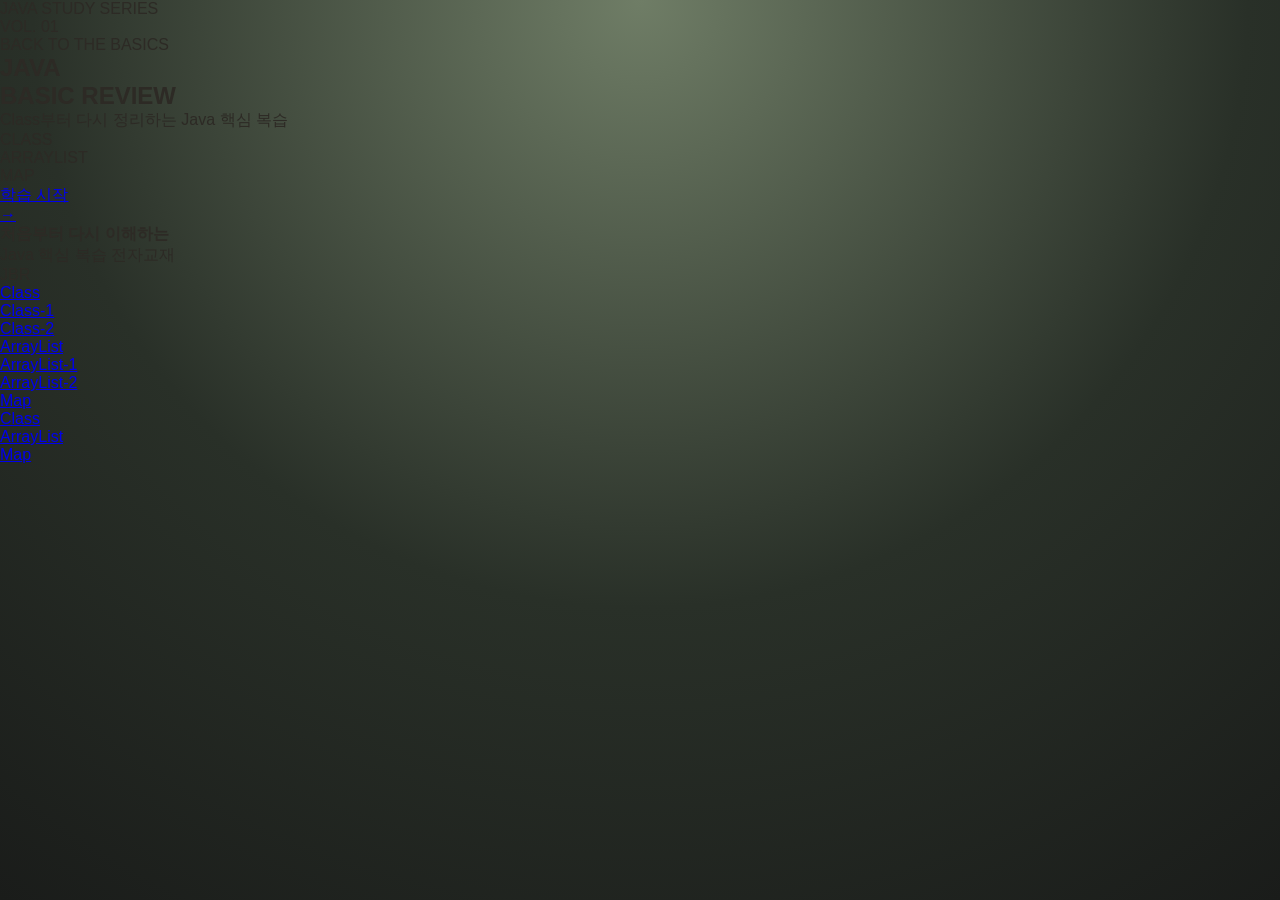
==== commit 2446932b: "Add files via upload" ====
--- a/index.html
+++ b/index.html
@@ -1,255 +1,81 @@
-<!DOCTYPE html>
-<html lang="ko">
-<head>
-  <meta charset="UTF-8">
-  <meta name="viewport" content="width=device-width, initial-scale=1.0">
-  <title>개구리 왕자 | 그림동화 전자책</title>
-  <link rel="stylesheet" href="css/style.css">
-</head>
-<body>
-  <!-- controls -->
-  <input type="radio" name="page" id="pg-cover" class="ui-toggle" checked>
-  <input type="radio" name="page" id="pg-1" class="ui-toggle">
-  <input type="radio" name="page" id="pg-2" class="ui-toggle">
-  <input type="radio" name="page" id="pg-3" class="ui-toggle">
-  <input type="radio" name="page" id="pg-4" class="ui-toggle">
-  <input type="radio" name="page" id="pg-5" class="ui-toggle">
-  <input type="radio" name="page" id="pg-6" class="ui-toggle">
-  <input type="radio" name="page" id="pg-7" class="ui-toggle">
-
-  <input type="radio" name="font-size" id="size-sm" class="ui-toggle">
-  <input type="radio" name="font-size" id="size-md" class="ui-toggle" checked>
-  <input type="radio" name="font-size" id="size-lg" class="ui-toggle">
-
-  <input type="checkbox" id="dark-mode" class="ui-toggle">
-  <input type="checkbox" id="settings-open" class="ui-toggle">
-
-  <main class="app">
-    <section class="book-page cover-page page-cover">
-      <div class="sheet cover-sheet">
-        <div class="image-shell cover-shell">
-          <img src="이미지1.png" alt="연못가의 공주와 개구리">
-          <div class="cover-overlay">
-            <p class="eyebrow">방정환 옮김 · 1924년 이야기 바탕</p>
-            <h1>개구리 왕자</h1>
-            <p class="subtitle">약속을 지키러 찾아온<br>작은 개구리의 마법 같은 이야기</p>
-            <label for="pg-1" class="primary-btn">이야기 시작</label>
-          </div>
-        </div>
-      </div>
-    </section>
-
-    <section class="book-page page-1">
-      <div class="sheet story-sheet">
-        <figure class="image-shell story-image">
-          <img src="이미지2.png" alt="황금공이 샘물에 빠지는 장면">
-        </figure>
-        <article class="story-panel">
-          <div class="page-chip">1</div>
-          <h2>황금공이 퐁당!</h2>
-          <p>어느 날, 왕녀는 숲속 샘가에서 반짝이는 황금공을 가지고 놀았어요.</p>
-          <p>그런데 손에서 미끄러진 공이 <strong>퐁당!</strong> 하고 깊은 샘물 속으로 빠져 버렸지요.</p>
-          <p class="effect">“어떡하지?”</p>
-        </article>
-      </div>
-    </section>
-
-    <section class="book-page page-2">
-      <div class="sheet story-sheet">
-        <figure class="image-shell story-image">
-          <img src="이미지3.png" alt="개구리가 왕녀에게 말을 거는 장면">
-        </figure>
-        <article class="story-panel">
-          <div class="page-chip">2</div>
-          <h2>개구리의 제안</h2>
-          <p>그때 초록 개구리 한 마리가 물가로 올라와 말했어요.</p>
-          <p>“내가 황금공을 찾아 줄게요. 대신 저와 친구가 되어 주세요.”</p>
-          <p>왕녀는 공을 되찾고 싶어서 얼른 고개를 끄덕였어요.</p>
-        </article>
-      </div>
-    </section>
-
-    <section class="book-page page-3">
-      <div class="sheet story-sheet">
-        <figure class="image-shell story-image">
-          <img src="이미지4.png" alt="황금공을 들고 달아나는 왕녀">
-        </figure>
-        <article class="story-panel">
-          <div class="page-chip">3</div>
-          <h2>왕녀는 달아났어요</h2>
-          <p>개구리는 약속대로 황금공을 찾아 주었어요.</p>
-          <p>왕녀는 공을 꼭 안고 기뻐하며 궁전으로 달려갔지요.</p>
-          <p class="effect">하지만 개구리와의 약속은 잊고 말았답니다.</p>
-        </article>
-      </div>
-    </section>
-
-    <section class="book-page page-4">
-      <div class="sheet story-sheet">
-        <figure class="image-shell story-image">
-          <img src="이미지5.png" alt="궁전 문 앞까지 찾아온 개구리">
-        </figure>
-        <article class="story-panel">
-          <div class="page-chip">4</div>
-          <h2>똑똑똑!</h2>
-          <p>다음 날 아침, 궁전 문에서 소리가 들렸어요.</p>
-          <p class="effect">“왕녀님, 문을 열어 주세요!”</p>
-          <p>어제 그 개구리가 약속을 지키러 궁전까지 찾아온 거예요.</p>
-        </article>
-      </div>
-    </section>
-
-    <section class="book-page page-5">
-      <div class="sheet story-sheet">
-        <figure class="image-shell story-image">
-          <img src="이미지6.png" alt="왕이 왕녀에게 약속을 지키라고 말하는 장면">
-        </figure>
-        <article class="story-panel">
-          <div class="page-chip">5</div>
-          <h2>약속은 지켜야 해요</h2>
-          <p>왕녀는 개구리를 보자 당황했어요.</p>
-          <p>그러자 왕이 부드럽게 말했지요. “한 약속은 지켜야 한단다.”</p>
-          <p>왕녀는 마지못해 개구리를 안으로 들였어요.</p>
-        </article>
-      </div>
-    </section>
-
-    <section class="book-page page-6">
-      <div class="sheet story-sheet">
-        <figure class="image-shell story-image">
-          <img src="이미지7.png" alt="왕녀가 화가 나서 개구리를 던지는 장면">
-        </figure>
-        <article class="story-panel">
-          <div class="page-chip">6</div>
-          <h2>참지 못한 왕녀</h2>
-          <p>개구리는 계속 왕녀 곁을 떠나지 않았어요.</p>
-          <p>끝내 화가 난 왕녀는 “이제 그만!” 하고 외치며 개구리를 홱 던졌어요.</p>
-          <p class="effect">바로 그 순간, 눈부신 빛이 번쩍였어요.</p>
-        </article>
-      </div>
-    </section>
-
-    <section class="book-page page-7">
-      <div class="sheet story-sheet">
-        <figure class="image-shell story-image">
-          <img src="이미지8.png" alt="개구리가 왕자로 변하는 장면">
-        </figure>
-        <article class="story-panel">
-          <div class="page-chip">7</div>
-          <h2>개구리 왕자의 비밀</h2>
-          <p>빛이 사라지자, 그 자리에 멋진 왕자가 서 있었어요.</p>
-          <p>개구리는 사실 마법에 걸린 왕자였답니다.</p>
-          <p>왕녀는 깜짝 놀랐지만, 곧 환하게 웃었어요.</p>
-          <label for="pg-cover" class="primary-btn restart-btn">처음부터 다시 읽기</label>
-        </article>
-      </div>
-    </section>
-  </main>
-
-  <div class="nav-layer">
-    <!-- cover nav -->
-    <div class="nav cover-nav">
-      <span class="nav-btn ghost"></span>
-      <label for="pg-1" class="nav-btn next" aria-label="다음 페이지">›</label>
-    </div>
-    <!-- page 1 -->
-    <div class="nav nav-1">
-      <label for="pg-cover" class="nav-btn prev" aria-label="표지">‹</label>
-      <label for="pg-2" class="nav-btn next" aria-label="2페이지">›</label>
-    </div>
-    <div class="nav nav-2">
-      <label for="pg-1" class="nav-btn prev" aria-label="1페이지">‹</label>
-      <label for="pg-3" class="nav-btn next" aria-label="3페이지">›</label>
-    </div>
-    <div class="nav nav-3">
-      <label for="pg-2" class="nav-btn prev" aria-label="2페이지">‹</label>
-      <label for="pg-4" class="nav-btn next" aria-label="4페이지">›</label>
-    </div>
-    <div class="nav nav-4">
-      <label for="pg-3" class="nav-btn prev" aria-label="3페이지">‹</label>
-      <label for="pg-5" class="nav-btn next" aria-label="5페이지">›</label>
-    </div>
-    <div class="nav nav-5">
-      <label for="pg-4" class="nav-btn prev" aria-label="4페이지">‹</label>
-      <label for="pg-6" class="nav-btn next" aria-label="6페이지">›</label>
-    </div>
-    <div class="nav nav-6">
-      <label for="pg-5" class="nav-btn prev" aria-label="5페이지">‹</label>
-      <label for="pg-7" class="nav-btn next" aria-label="7페이지">›</label>
-    </div>
-    <div class="nav nav-7">
-      <label for="pg-6" class="nav-btn prev" aria-label="6페이지">‹</label>
-      <span class="nav-btn ghost"></span>
-    </div>
-  </div>
-
-  <div class="bottom-ui">
-    <div class="toolbar page-cover-bar">
-      <label for="pg-cover" class="home-btn current">⌂ 표지</label>
-      <div class="status"><span>표지</span><div class="bar"><i style="width:0%"></i></div></div>
-    </div>
-    <div class="toolbar page-1-bar">
-      <label for="pg-cover" class="home-btn">⌂ 처음</label>
-      <div class="status"><span>1 / 7</span><div class="bar"><i style="width:14.28%"></i></div></div>
-    </div>
-    <div class="toolbar page-2-bar">
-      <label for="pg-cover" class="home-btn">⌂ 처음</label>
-      <div class="status"><span>2 / 7</span><div class="bar"><i style="width:28.56%"></i></div></div>
-    </div>
-    <div class="toolbar page-3-bar">
-      <label for="pg-cover" class="home-btn">⌂ 처음</label>
-      <div class="status"><span>3 / 7</span><div class="bar"><i style="width:42.84%"></i></div></div>
-    </div>
-    <div class="toolbar page-4-bar">
-      <label for="pg-cover" class="home-btn">⌂ 처음</label>
-      <div class="status"><span>4 / 7</span><div class="bar"><i style="width:57.12%"></i></div></div>
-    </div>
-    <div class="toolbar page-5-bar">
-      <label for="pg-cover" class="home-btn">⌂ 처음</label>
-      <div class="status"><span>5 / 7</span><div class="bar"><i style="width:71.40%"></i></div></div>
-    </div>
-    <div class="toolbar page-6-bar">
-      <label for="pg-cover" class="home-btn">⌂ 처음</label>
-      <div class="status"><span>6 / 7</span><div class="bar"><i style="width:85.68%"></i></div></div>
-    </div>
-    <div class="toolbar page-7-bar">
-      <label for="pg-cover" class="home-btn">⌂ 처음</label>
-      <div class="status"><span>7 / 7</span><div class="bar"><i style="width:100%"></i></div></div>
-    </div>
-  </div>
-
-  <label for="settings-open" class="settings-fab" aria-label="설정 열기">⚙</label>
-
-  <div class="settings-overlay">
-    <div class="settings-box">
-      <div class="settings-head">
-        <h3>읽기 설정</h3>
-        <label for="settings-open" class="close-btn">×</label>
-      </div>
-
-      <section class="settings-section">
-        <h4>글자 크기</h4>
-        <div class="options three-col">
-          <label for="size-sm" class="option">작게</label>
-          <label for="size-md" class="option">보통</label>
-          <label for="size-lg" class="option">크게</label>
-        </div>
-      </section>
-
-      <section class="settings-section">
-        <h4>화면 모드</h4>
-        <div class="options one-col">
-          <label for="dark-mode" class="option toggle-option">야간 모드 켜기 / 끄기</label>
-        </div>
-      </section>
-
-      <section class="settings-section preview-box">
-        <h4>미리보기</h4>
-        <p>반짝이는 황금공과 작은 개구리의 약속을 읽어 보아요.</p>
-      </section>
-
-      <label for="settings-open" class="done-btn">완료</label>
-    </div>
-  </div>
-</body>
-</html>
+<!DOCTYPE html>
+<html lang="en">
+<head>
+    <meta charset="UTF-8">
+    <meta name="viewport" content="width=device-width, initial-scale=1.0">
+    <title>Document</title>
+    <link rel="stylesheet" href="css/style.css">
+</head>
+<body>
+    <main>
+        <section>
+            <div></div>
+            <div>
+                <p>JAVA STUDY SERIES</p>
+                <p>VOL. 01</p>
+            </div>
+
+            <div>
+                <p>BACK TO THE BASICS</p>
+                <h1>JAVA<br /><span>BASIC REVIEW</span></h1>
+                <p>Class부터 다시 정리하는 Java 핵심 복습</p>
+
+                <div>
+                    <p>CLASS</p>
+                    <p>ARRAYLIST</p>
+                    <p>MAP</p>
+                </div>
+
+                <a href="#">
+                    <p>학습 시작</p>
+                    <p>→</p>
+                </a>
+            </div>
+
+            <div>
+                <div>
+                    <strong>처음부터 다시 이해하는</strong>
+                    <p>Java 핵심 복습 전자교재</p>
+                </div>
+                <div>JBR</div>
+            </div>
+        </section>
+
+        <!--목차 바로가기-->
+        <section>
+            <div>
+                <ul>
+                    <li><a href="#">Class</a>
+                        <ul>
+                            <li><a href="#">Class-1</a></li>
+                            <li><a href="#">Class-2</a></li>
+                        </ul>
+                        
+                    </li>
+                    <li><a href="#">ArrayList</a>
+                        <ul>
+                            <li><a href="#">ArrayList-1</a></li>
+                            <li><a href="#">ArrayList-2</a></li>
+                        </ul>
+                    </li>
+                    <li><a href="#">Map</a></li>
+                </ul>
+
+                <a href="#">Class</a>
+                <br>
+                <a href="#">ArrayList</a>
+                <br>
+                <a href="#">Map</a>
+                <br>
+            </div>
+        </section>
+    
+    
+    
+    
+    
+    
+    </main>
+
+</body>
+</html>
